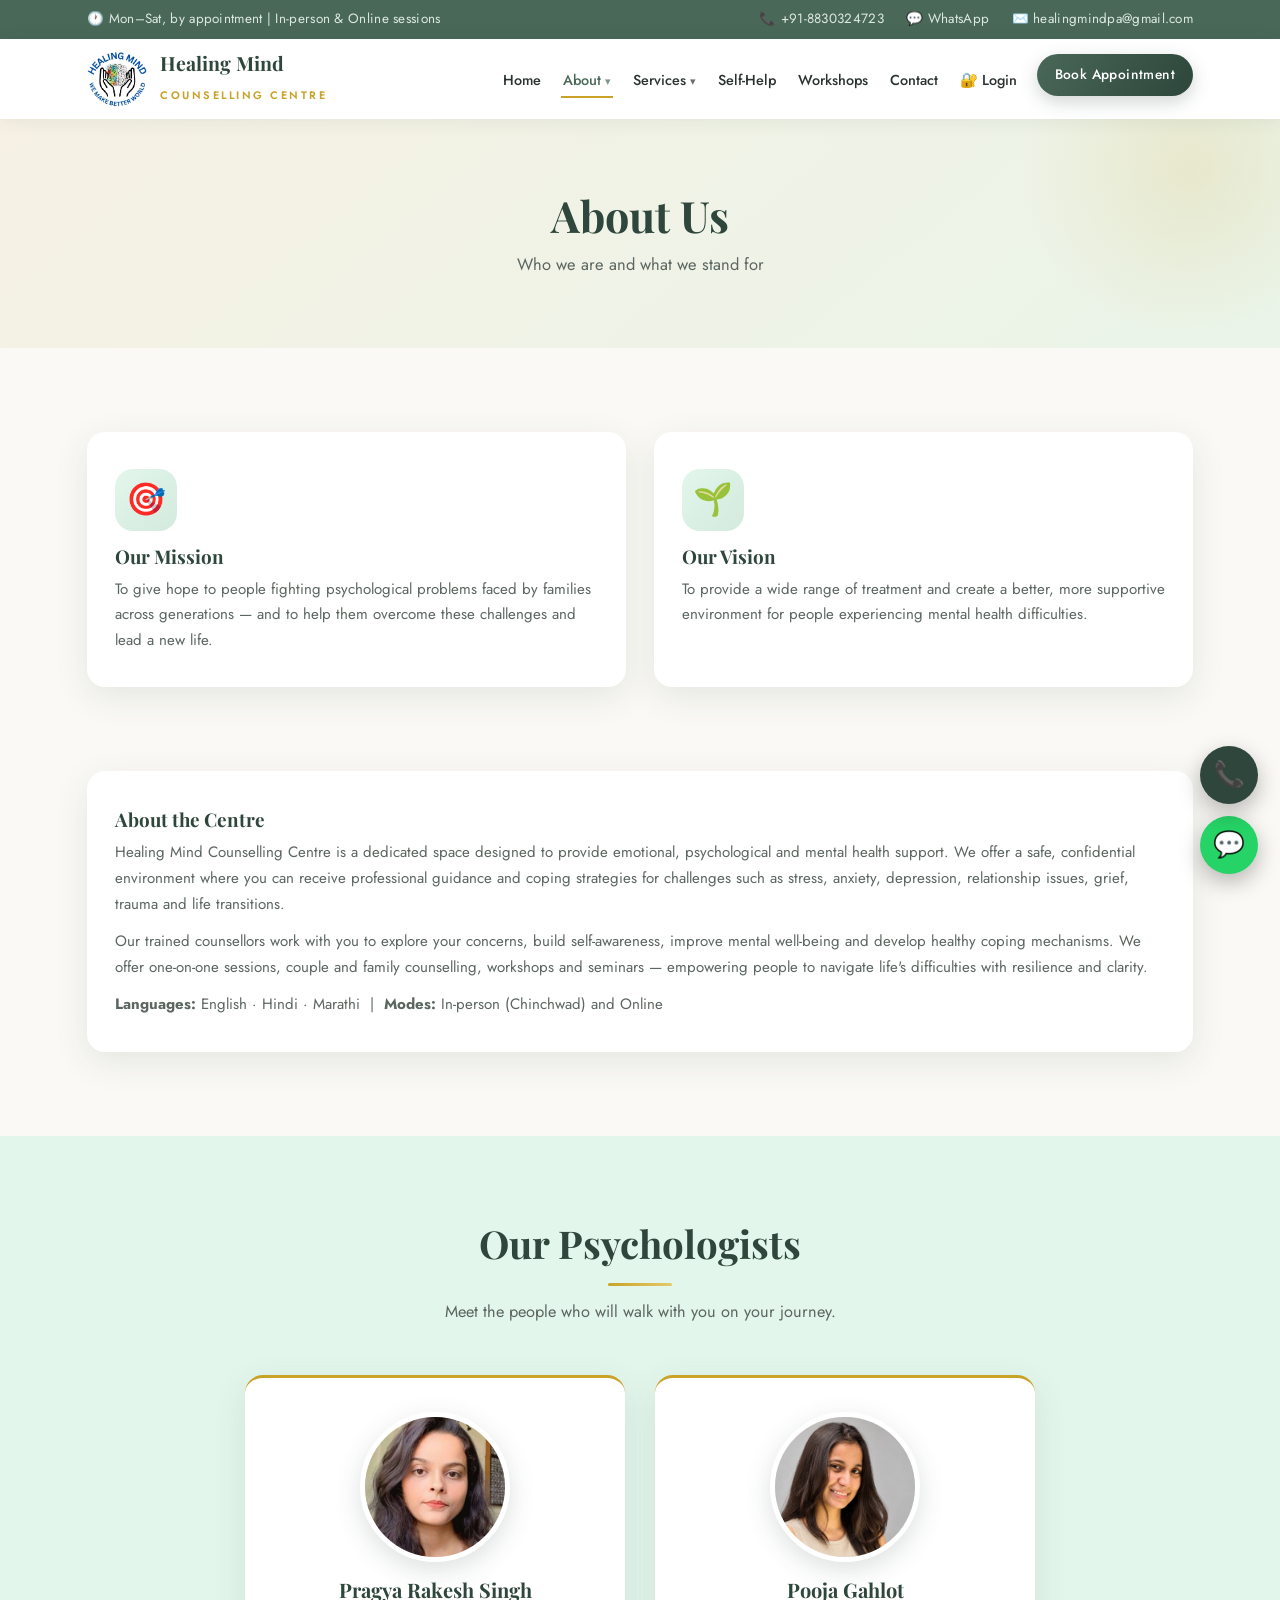
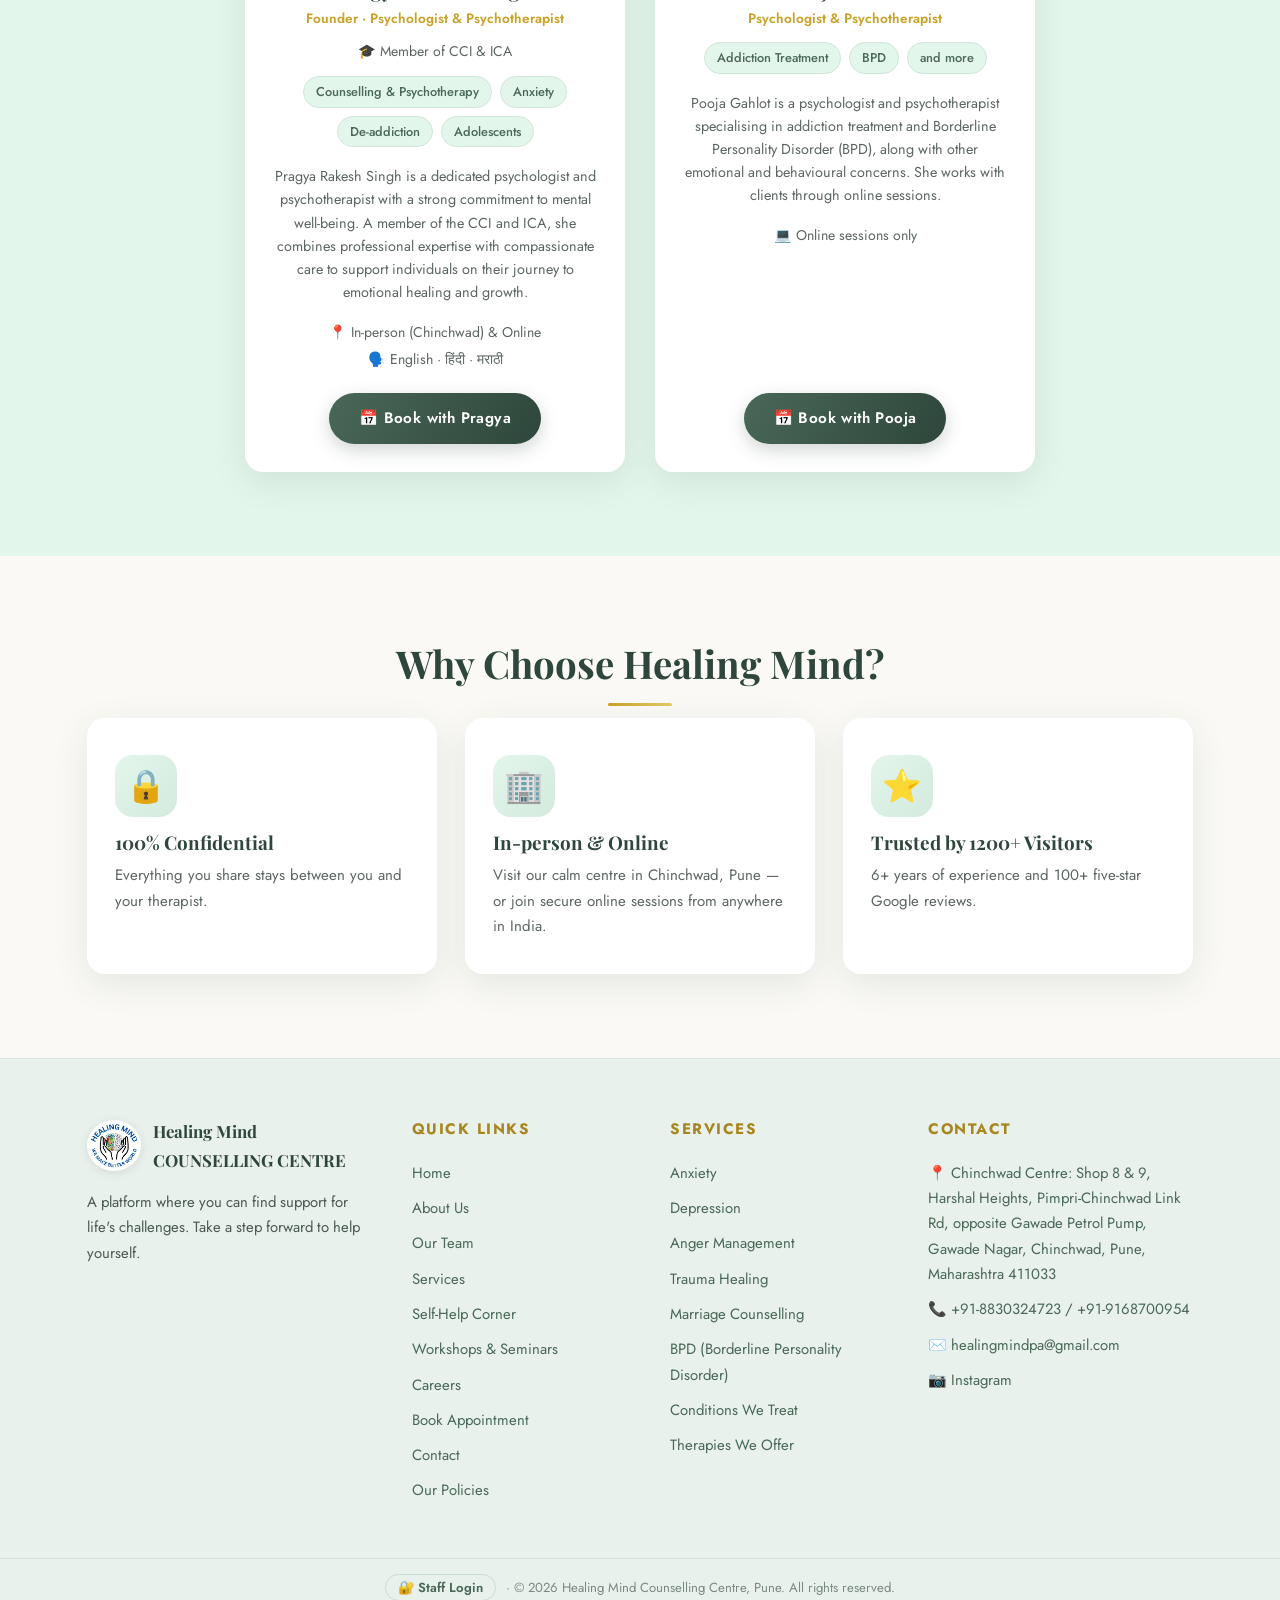
==== about.html @ d1d9ab77 "Add files via upload" ====
<!DOCTYPE html>
<html lang="en">
<head>
<meta charset="UTF-8">
<meta name="viewport" content="width=device-width, initial-scale=1.0">
<title>About Us | Healing Mind Counselling Centre, Pune</title>
<meta name="description" content="About Healing Mind Counselling Centre — mission, vision and psychologist Pragya Rakesh Singh.">
<meta property="og:type" content="website">
<meta property="og:site_name" content="Healing Mind Counselling Centre">
<meta property="og:title" content="About Us | Healing Mind Counselling Centre, Pune">
<meta property="og:description" content="About Healing Mind Counselling Centre — mission, vision and psychologist Pragya Rakesh Singh.">
<meta property="og:image" content="https://www.healingmindcounselling.com/images/logo.png">
<meta property="og:url" content="https://www.healingmindcounselling.com/about.html">
<meta name="twitter:card" content="summary">
<meta name="theme-color" content="#2e463b">
<link rel="icon" href="images/logo.png">
<link rel="preconnect" href="https://fonts.googleapis.com">
<link href="https://fonts.googleapis.com/css2?family=Playfair+Display:ital,wght@0,600;0,700;1,600&family=Jost:wght@400;500;600&display=swap" rel="stylesheet">
<link rel="stylesheet" href="css/style.css">
<!-- ======================================================
     ALL TEXT IS EDITED IN THE  content/  FOLDER
     ALL IMAGES ARE REPLACED IN THE  images/  FOLDER
     You normally never need to touch this file.
     ====================================================== -->
<script src="content/1-basic-info.js"></script>
<script src="content/2-addresses.js"></script>
<script src="content/3-home.js"></script>
<script src="content/4-about.js"></script>
<script src="content/5-services.js"></script>
<script src="content/6-testimonials.js"></script>
<script src="content/7-faq.js"></script>
<script src="content/8-careers.js"></script>
<script src="content/9-workshops.js"></script>
<script src="content/10-policy.js"></script>
<script src="content/11-gallery.js"></script>
<script src="content/12-team.js"></script>
<script src="content/13-selfhelp.js"></script>
<script src="content/14-conditions-therapies.js"></script>
</head>
<body data-page="about">
<div id="topbar"></div>
<header class="site-header" id="header"></header>
<main id="main"></main>
<footer id="footer"></footer>
<div id="floats"></div>
<script src="js/render.js"></script>
</body>
</html>
---- css/style.css ----
/* ============================================================
   Healing Mind Counselling Centre — Premium wellness aesthetic
   Deep forest #2E463B | brand green #496858 | sage #688876
   mint #E3F6EB | cream #F7F4EC | gold #C9A227
   Headings: Playfair Display (serif) · Body: Jost
   ============================================================ */
:root {
  --forest: #2e463b;
  --green-dark: #496858;
  --green: #688876;
  --green-soft: #8aa797;
  --mint: #E3F6EB;
  --cream: #F7F4EC;
  --bg: #FAF9F5;
  --white: #ffffff;
  --text: #2b332f;
  --text-soft: #5c6660;
  --gold: #C9A227;
  --gold-soft: #e4c96a;
  --radius: 18px;
  --shadow: 0 10px 34px rgba(46, 70, 59, .10);
  --shadow-lg: 0 18px 50px rgba(46, 70, 59, .16);
  --serif: 'Playfair Display', Georgia, serif;
  --sans: 'Jost', 'Poppins', 'Segoe UI', sans-serif;
}
* { margin: 0; padding: 0; box-sizing: border-box; }
html { scroll-behavior: smooth; }
body { font-family: var(--sans); color: var(--text); background: var(--bg); line-height: 1.7; font-size: 16.5px; }
img { max-width: 100%; display: block; }
a { color: var(--green-dark); text-decoration: none; transition: color .2s; }
.container { max-width: 1150px; margin: 0 auto; padding: 0 22px; }
section { padding: 84px 0; }
h1, h2, h3 { font-family: var(--serif); font-weight: 700; color: var(--forest); line-height: 1.22; }
h2.section-title { font-size: 2.4rem; text-align: center; margin-bottom: 12px; position: relative; }
h2.section-title::after { content: ""; display: block; width: 64px; height: 3px; background: linear-gradient(90deg, var(--gold), var(--gold-soft)); margin: 16px auto 0; border-radius: 2px; }
p.section-sub { text-align: center; color: var(--text-soft); max-width: 620px; margin: 0 auto 50px; font-size: 1.02rem; }

/* ---------- Top bar ---------- */
.topbar { background: var(--forest); color: #dce8e1; font-size: .84rem; padding: 8px 0; letter-spacing: .3px; }
.topbar .container { display: flex; justify-content: space-between; flex-wrap: wrap; gap: 6px; }
.topbar a { color: #dce8e1; margin-left: 18px; }
.topbar a:hover { color: var(--gold-soft); }

/* ---------- Header / nav ---------- */
header.site-header { background: rgba(255,255,255,.97); backdrop-filter: blur(8px); position: sticky; top: 0; z-index: 100; box-shadow: 0 2px 18px rgba(46,70,59,.08); }
.nav-wrap { display: flex; align-items: center; justify-content: space-between; padding: 12px 22px; max-width: 1150px; margin: 0 auto; }
.brand { display: flex; align-items: center; gap: 13px; }
.brand img { width: 60px; height: auto; }
.brand .brand-name { font-family: var(--serif); font-weight: 700; color: var(--forest); font-size: 1.22rem; line-height: 1.15; }
.brand .brand-tag { font-size: .68rem; color: var(--gold); letter-spacing: 2.5px; font-weight: 600; }
nav.main-nav ul { display: flex; gap: 30px; list-style: none; align-items: center; }
nav.main-nav a { font-weight: 500; font-size: .98rem; padding: 6px 2px; position: relative; color: var(--text); }
nav.main-nav a:not(.btn)::after { content: ""; position: absolute; left: 0; bottom: -2px; width: 0; height: 2px; background: var(--gold); transition: width .25s; }
nav.main-nav a:not(.btn):hover::after, nav.main-nav a.active::after { width: 100%; }
nav.main-nav a:hover, nav.main-nav a.active { color: var(--green-dark); }

.btn { display: inline-block; background: linear-gradient(120deg, var(--green-dark), var(--forest)); color: #fff !important; padding: 13px 30px; border-radius: 40px; font-weight: 600; font-size: .95rem; letter-spacing: .4px; border: none; cursor: pointer; transition: .28s; box-shadow: 0 6px 18px rgba(46,70,59,.22); }
.btn:hover { transform: translateY(-3px); box-shadow: 0 12px 28px rgba(46,70,59,.3); background: linear-gradient(120deg, var(--forest), var(--green-dark)); }
.btn.btn-outline { background: transparent; color: var(--forest) !important; border: 2px solid var(--green-dark); box-shadow: none; }
.btn.btn-outline:hover { background: var(--forest); color: #fff !important; }
.btn.btn-wa { background: linear-gradient(120deg, #25D366, #1ebe5b); }
.btn.btn-wa:hover { background: linear-gradient(120deg, #1ebe5b, #17a84f); }
.btn.btn-gold { background: linear-gradient(120deg, var(--gold), #b08d1c); }
.nav-toggle { display: none; background: none; border: none; font-size: 1.7rem; color: var(--forest); cursor: pointer; }

/* ---------- Hero ---------- */
.hero { position: relative; overflow: hidden; text-align: center; padding: 120px 20px 110px;
  background: linear-gradient(140deg, #f6f1e4 0%, var(--mint) 48%, #d7ebe0 100%); }
.hero::before, .hero::after { content: ""; position: absolute; border-radius: 50%; filter: blur(2px); opacity: .5; }
.hero::before { width: 420px; height: 420px; background: radial-gradient(circle, rgba(201,162,39,.18), transparent 70%); top: -120px; right: -100px; }
.hero::after { width: 480px; height: 480px; background: radial-gradient(circle, rgba(73,104,88,.16), transparent 70%); bottom: -160px; left: -120px; }
.hero > * { position: relative; z-index: 1; }
.hero .tagline { color: var(--gold); font-size: .95rem; letter-spacing: 5px; text-transform: uppercase; font-weight: 600; margin-bottom: 20px; }
.hero h1 { font-size: 3.6rem; margin-bottom: 20px; color: var(--forest); }
.hero h1 em { font-style: italic; color: var(--green-dark); }
.hero p.lead { max-width: 640px; margin: 0 auto 36px; color: var(--text-soft); font-size: 1.12rem; }
.hero .hero-btns { display: flex; gap: 15px; justify-content: center; flex-wrap: wrap; }
.hero .trust-line { margin-top: 34px; font-size: .9rem; color: var(--green-dark); letter-spacing: .5px; }
.hero .trust-line span { margin: 0 12px; }

/* ---------- Cards / grids ---------- */
.grid { display: grid; gap: 28px; }
.grid-3 { grid-template-columns: repeat(3, 1fr); }
.grid-2 { grid-template-columns: repeat(2, 1fr); }
.grid-4 { grid-template-columns: repeat(4, 1fr); }
.card { background: var(--white); border-radius: var(--radius); padding: 34px 28px; box-shadow: var(--shadow); transition: .3s; border-top: 3px solid transparent; }
.card:hover { transform: translateY(-7px); box-shadow: var(--shadow-lg); border-top-color: var(--gold); }
.card .icon { font-size: 2rem; margin-bottom: 14px; width: 62px; height: 62px; display: flex; align-items: center; justify-content: center; background: linear-gradient(135deg, var(--mint), #d3eadd); border-radius: 18px; }
.card h3 { font-size: 1.18rem; margin-bottom: 9px; }
.card p { color: var(--text-soft); font-size: .94rem; }
.card .card-link { display: inline-block; margin-top: 15px; font-weight: 600; font-size: .9rem; color: var(--gold); letter-spacing: .3px; }
.card .card-link:hover { color: var(--forest); }

/* ---------- Stats ---------- */
.stats { background: linear-gradient(120deg, var(--forest), var(--green-dark)); color: #fff; padding: 64px 0; }
.stats .grid-4 { text-align: center; }
.stats .num { font-family: var(--serif); font-size: 3rem; font-weight: 700; color: var(--gold-soft); }
.stats .label { font-size: .82rem; letter-spacing: 2px; text-transform: uppercase; opacity: .85; }

/* ---------- Steps ---------- */
.step { text-align: center; padding: 10px; }
.step .circle { width: 66px; height: 66px; border-radius: 50%; background: var(--white); color: var(--gold); font-family: var(--serif); font-weight: 700; font-size: 1.5rem; display: flex; align-items: center; justify-content: center; margin: 0 auto 16px; border: 2px solid var(--gold-soft); box-shadow: var(--shadow); }
.step h3 { font-size: 1.15rem; margin-bottom: 6px; }
.step p { color: var(--text-soft); font-size: .92rem; }

/* ---------- Profile ---------- */
.profile-box { display: flex; gap: 40px; align-items: center; background: var(--white); border-radius: var(--radius); padding: 48px; box-shadow: var(--shadow-lg); border-left: 4px solid var(--gold); }
.profile-box .avatar { flex: 0 0 180px; width: 180px; height: 180px; border-radius: 50%; background: linear-gradient(135deg, var(--mint), #d3eadd); display: flex; align-items: center; justify-content: center; font-size: 4.2rem; border: 5px solid #fff; box-shadow: var(--shadow); overflow: hidden; }
.profile-box h3 { font-size: 1.7rem; }
.profile-box .cred { color: var(--gold); font-weight: 600; margin-bottom: 12px; font-size: .92rem; letter-spacing: 1px; text-transform: uppercase; }

/* ---------- Testimonials ---------- */
.testimonial { background: var(--white); border-radius: var(--radius); padding: 30px 28px; box-shadow: var(--shadow); font-size: .96rem; position: relative; }
.testimonial::before { content: "“"; font-family: var(--serif); position: absolute; top: 6px; right: 20px; font-size: 4.2rem; color: var(--mint); line-height: 1; }
.testimonial .stars { color: var(--gold); margin-bottom: 10px; letter-spacing: 3px; }
.testimonial .who { margin-top: 14px; font-weight: 600; color: var(--green-dark); font-size: .87rem; }

/* ---------- FAQ ---------- */
.faq-item { background: var(--white); border-radius: 14px; margin-bottom: 13px; box-shadow: var(--shadow); overflow: hidden; }
.faq-item summary { padding: 19px 24px; font-weight: 600; cursor: pointer; color: var(--forest); list-style: none; display: flex; justify-content: space-between; align-items: center; font-size: .98rem; }
.faq-item summary::after { content: "+"; font-family: var(--serif); font-size: 1.5rem; color: var(--gold); }
.faq-item[open] summary::after { content: "–"; }
.faq-item .faq-body { padding: 0 24px 20px; color: var(--text-soft); font-size: .94rem; }

/* ---------- Forms ---------- */
.form-card { background: var(--white); border-radius: var(--radius); padding: 44px; box-shadow: var(--shadow-lg); max-width: 740px; margin: 0 auto; border-top: 4px solid var(--gold); }
.form-row { display: grid; grid-template-columns: 1fr 1fr; gap: 18px; }
.form-group { margin-bottom: 19px; }
label { display: block; font-weight: 600; font-size: .86rem; margin-bottom: 7px; color: var(--forest); letter-spacing: .3px; }
label .req { color: #b4452f; }
input, select, textarea { width: 100%; padding: 13px 15px; border: 1.5px solid #dde4df; border-radius: 12px; font-family: var(--sans); font-size: .96rem; background: #fcfdfc; transition: .2s; }
input:focus, select:focus, textarea:focus { outline: none; border-color: var(--gold); box-shadow: 0 0 0 3px rgba(201,162,39,.14); }
.form-note { font-size: .83rem; color: var(--text-soft); margin-top: 15px; }

/* ---------- Branches / contact ---------- */
.branch-card h3 { display: flex; align-items: center; gap: 8px; font-size: 1.3rem; }
.branch-card p { margin-bottom: 10px; color: var(--text-soft); }
.branch-card iframe { width: 100%; height: 235px; border: 0; border-radius: 12px; margin-top: 14px; }
.contact-line { display: flex; gap: 10px; align-items: flex-start; margin-bottom: 8px; font-size: .96rem; }

/* ---------- CTA band ---------- */
.cta-band { background: linear-gradient(120deg, var(--forest) 0%, var(--green-dark) 70%, #597c6a 100%); color: #fff; text-align: center; border-radius: 24px; padding: 60px 36px; position: relative; overflow: hidden; }
.cta-band::before { content: ""; position: absolute; width: 300px; height: 300px; border-radius: 50%; background: radial-gradient(circle, rgba(201,162,39,.25), transparent 70%); top: -100px; right: -60px; }
.cta-band h2 { color: #fff; margin-bottom: 10px; font-size: 2.1rem; position: relative; }
.cta-band p { opacity: .92; margin-bottom: 26px; position: relative; }
.cta-band .btn { position: relative; }

/* ---------- Footer ---------- */
footer { background: #24332c; color: #c3d2ca; padding: 58px 0 0; font-size: .93rem; }
footer h4 { color: var(--gold-soft); margin-bottom: 18px; font-size: .95rem; letter-spacing: 1.5px; text-transform: uppercase; font-family: var(--sans); }
footer a { color: #c3d2ca; }
footer a:hover { color: #fff; }
footer ul { list-style: none; }
footer li { margin-bottom: 10px; }
.footer-grid { display: grid; grid-template-columns: 1.3fr 1fr 1fr 1.2fr; gap: 38px; padding-bottom: 44px; }
.footer-bottom { border-top: 1px solid rgba(255,255,255,.1); padding: 18px 0; text-align: center; font-size: .82rem; color: #8fa89b; }
.footer-logo { display: flex; align-items: center; gap: 12px; margin-bottom: 16px; }
.footer-logo img { width: 54px; background: #fff; border-radius: 50%; padding: 3px; }
.footer-logo strong { font-family: var(--serif); font-size: 1.05rem; }

/* ---------- Floating buttons ---------- */
.float-btn { position: fixed; right: 22px; width: 58px; height: 58px; border-radius: 50%; display: flex; align-items: center; justify-content: center; font-size: 1.6rem; color: #fff; box-shadow: 0 8px 22px rgba(0,0,0,.28); z-index: 200; transition: .22s; }
.float-btn:hover { transform: scale(1.12); }
.float-wa { bottom: 26px; background: #25D366; }
.float-call { bottom: 96px; background: var(--forest); }

/* ---------- Page hero (inner pages) ---------- */
.page-hero { background: linear-gradient(140deg, #f6f1e4, var(--mint) 60%, #d7ebe0); text-align: center; padding: 70px 20px; position: relative; overflow: hidden; }
.page-hero::after { content: ""; position: absolute; width: 340px; height: 340px; border-radius: 50%; background: radial-gradient(circle, rgba(201,162,39,.14), transparent 70%); top: -120px; right: -80px; }
.page-hero h1 { font-size: 2.7rem; position: relative; }
.page-hero p { color: var(--text-soft); margin-top: 8px; position: relative; }

/* ---------- Alternate section background ---------- */
section.alt { background: var(--cream); }

/* ---------- Responsive ---------- */
@media (max-width: 900px) {
  .grid-3, .grid-4 { grid-template-columns: repeat(2, 1fr); }
  .footer-grid { grid-template-columns: 1fr 1fr; }
  .profile-box { flex-direction: column; text-align: center; border-left: none; border-top: 4px solid var(--gold); }
  .hero h1 { font-size: 2.8rem; }
}
@media (max-width: 640px) {
  .hero { padding: 80px 18px 70px; }
  .hero h1 { font-size: 2.2rem; }
  h2.section-title { font-size: 1.8rem; }
  .grid-2, .grid-3, .grid-4, .form-row { grid-template-columns: 1fr; }
  nav.main-nav { display: none; position: absolute; top: 100%; left: 0; right: 0; background: var(--white); box-shadow: 0 10px 20px rgba(0,0,0,.1); }
  nav.main-nav.open { display: block; }
  nav.main-nav ul { flex-direction: column; gap: 0; padding: 10px 0; }
  nav.main-nav li { width: 100%; text-align: center; }
  nav.main-nav a { display: block; padding: 13px; }
  .nav-toggle { display: block; }
  .topbar .container { justify-content: center; }
  .footer-grid { grid-template-columns: 1fr; }
  .form-card { padding: 30px 22px; }
}

/* ============================================================
   MOTION & LIVE BACKGROUND
   ============================================================ */

/* ----- Animated hero background ----- */
.hero { background: linear-gradient(140deg, #f6f1e4, #e3f6eb, #d7ebe0, #ecf3e2); background-size: 300% 300%; animation: heroShift 18s ease-in-out infinite; }
@keyframes heroShift { 0%,100% { background-position: 0% 50%; } 50% { background-position: 100% 50%; } }

/* floating glowing orbs */
.orb { position: absolute; border-radius: 50%; filter: blur(30px); opacity: .55; pointer-events: none; }
.orb1 { width: 380px; height: 380px; background: radial-gradient(circle, rgba(201,162,39,.30), transparent 70%); top: -90px; right: -70px; animation: drift1 16s ease-in-out infinite; }
.orb2 { width: 460px; height: 460px; background: radial-gradient(circle, rgba(73,104,88,.28), transparent 70%); bottom: -140px; left: -110px; animation: drift2 20s ease-in-out infinite; }
.orb3 { width: 260px; height: 260px; background: radial-gradient(circle, rgba(138,167,151,.35), transparent 70%); top: 32%; left: 12%; animation: drift3 23s ease-in-out infinite; }
@keyframes drift1 { 0%,100% { transform: translate(0,0) scale(1); } 50% { transform: translate(-50px,45px) scale(1.15); } }
@keyframes drift2 { 0%,100% { transform: translate(0,0) scale(1); } 50% { transform: translate(60px,-40px) scale(1.1); } }
@keyframes drift3 { 0%,100% { transform: translate(0,0); } 33% { transform: translate(45px,-35px); } 66% { transform: translate(-30px,25px); } }

/* calm breathing rings behind heading */
.zen-ring { position: absolute; left: 50%; top: 46%; border: 1.5px solid rgba(73,104,88,.18); border-radius: 50%; pointer-events: none; animation: breathe 7s ease-in-out infinite; }
.zen-ring.r1 { width: 420px; height: 420px; margin: -210px 0 0 -210px; }
.zen-ring.r2 { width: 560px; height: 560px; margin: -280px 0 0 -280px; animation-delay: 1.2s; border-color: rgba(201,162,39,.14); }
.zen-ring.r3 { width: 700px; height: 700px; margin: -350px 0 0 -350px; animation-delay: 2.4s; border-color: rgba(73,104,88,.10); }
@keyframes breathe { 0%,100% { transform: scale(.96); opacity: .5; } 50% { transform: scale(1.04); opacity: 1; } }

/* floating particles (little leaves of light) */
.particle { position: absolute; bottom: -30px; border-radius: 50%; pointer-events: none; background: radial-gradient(circle, rgba(201,162,39,.8), rgba(201,162,39,0) 70%); animation: rise linear infinite; }
.particle.green { background: radial-gradient(circle, rgba(104,136,118,.75), rgba(104,136,118,0) 70%); }
@keyframes rise {
  0%   { transform: translateY(0) translateX(0) scale(1); opacity: 0; }
  12%  { opacity: .9; }
  85%  { opacity: .45; }
  100% { transform: translateY(-105vh) translateX(var(--sway, 30px)) scale(.55); opacity: 0; }
}

/* ----- Hero entrance (staggered fade-up) ----- */
.hero .tagline, .hero h1, .hero .lead, .hero .hero-btns, .hero .trust-line { opacity: 0; animation: fadeUp .9s cubic-bezier(.22,.8,.3,1) forwards; }
.hero .tagline   { animation-delay: .15s; }
.hero h1         { animation-delay: .32s; }
.hero .lead      { animation-delay: .5s; }
.hero .hero-btns { animation-delay: .68s; }
.hero .trust-line{ animation-delay: .88s; }
@keyframes fadeUp { from { opacity: 0; transform: translateY(26px); } to { opacity: 1; transform: translateY(0); } }

/* ----- Scroll-reveal for sections & cards ----- */
.reveal { opacity: 0; transform: translateY(32px); transition: opacity .8s cubic-bezier(.22,.8,.3,1), transform .8s cubic-bezier(.22,.8,.3,1); }
.reveal.visible { opacity: 1; transform: translateY(0); }
.reveal.d1 { transition-delay: .08s; } .reveal.d2 { transition-delay: .16s; }
.reveal.d3 { transition-delay: .24s; } .reveal.d4 { transition-delay: .32s; }
.reveal.d5 { transition-delay: .40s; } .reveal.d6 { transition-delay: .48s; }

/* button shine sweep */
.btn { position: relative; overflow: hidden; }
.btn::after { content: ""; position: absolute; top: 0; left: -80%; width: 50%; height: 100%; background: linear-gradient(100deg, transparent, rgba(255,255,255,.35), transparent); transform: skewX(-20deg); transition: left .6s; }
.btn:hover::after { left: 130%; }

/* gentle float of profile photo & icons */
.profile-box .avatar { animation: floaty 6s ease-in-out infinite; }
.card .icon { transition: transform .35s; }
.card:hover .icon { transform: scale(1.12) rotate(-4deg); }
@keyframes floaty { 0%,100% { transform: translateY(0); } 50% { transform: translateY(-9px); } }

/* page-hero also gets soft motion */
.page-hero { background-size: 260% 260%; animation: heroShift 20s ease-in-out infinite; }

/* accessibility: stop motion if user prefers */
@media (prefers-reduced-motion: reduce) {
  *, *::before, *::after { animation: none !important; transition: none !important; }
  .hero .tagline, .hero h1, .hero .lead, .hero .hero-btns, .hero .trust-line, .reveal { opacity: 1 !important; transform: none !important; }
}
@media (max-width: 640px) {
  .zen-ring.r2, .zen-ring.r3 { display: none; }
}

/* ============================================================
   PEACE OF MIND — calm waves, drifting words, breathing lotus
   ============================================================ */

/* water-like flowing waves canvas inside hero */
#waves { position: absolute; inset: 0; width: 100%; height: 100%; pointer-events: none; }

/* softly drifting calm words */
.calm-word { position: absolute; font-family: var(--serif); font-style: italic; color: var(--green-dark); opacity: 0; pointer-events: none; animation: wordFloat linear infinite; white-space: nowrap; }
@keyframes wordFloat {
  0%   { opacity: 0; transform: translateY(30px); }
  18%  { opacity: .32; }
  70%  { opacity: .22; }
  100% { opacity: 0; transform: translateY(-160px); }
}

/* ---------- Breathing section (dark calm band) ---------- */
.breath-section { background: linear-gradient(165deg, #22302a 0%, #2e463b 55%, #3a5848 100%); color: #e9f2ec; position: relative; overflow: hidden; padding: 90px 0 100px; }
.breath-section h2 { color: #fff; }
.breath-section h2.section-title::after { background: linear-gradient(90deg, var(--gold), var(--gold-soft)); }
.breath-section .section-sub { color: #b9ccc1; }

/* twinkling fireflies on the dark band */
.firefly { position: absolute; border-radius: 50%; background: radial-gradient(circle, rgba(228,201,106,.9), rgba(228,201,106,0) 70%); pointer-events: none; animation: twinkle ease-in-out infinite; }
@keyframes twinkle { 0%,100% { opacity: .1; transform: scale(.7); } 50% { opacity: .9; transform: scale(1.15); } }

/* lotus + breathing circle — one shared 11s cycle:
   0–4s breathe in · 4–6s hold · 6–10s breathe out · 10–11s rest */
.breath-wrap { position: relative; width: 300px; height: 300px; margin: 44px auto 0; }
.petal { position: absolute; left: 50%; top: 50%; width: 120px; height: 150px; margin: -75px 0 0 -60px; border-radius: 50% 50% 50% 50% / 60% 60% 40% 40%;
  background: linear-gradient(180deg, rgba(227,246,235,.16), rgba(138,167,151,.10)); border: 1px solid rgba(227,246,235,.22);
  transform-origin: 50% 100%; animation: petalCycle 11s ease-in-out infinite; }
@keyframes petalCycle {
  0%   { transform: rotate(var(--rot)) translateY(-26px) scale(.72); opacity: .35; }
  36%  { transform: rotate(var(--rot)) translateY(-64px) scale(1);   opacity: .95; }
  54%  { transform: rotate(var(--rot)) translateY(-64px) scale(1);   opacity: .95; }
  90%  { transform: rotate(var(--rot)) translateY(-26px) scale(.72); opacity: .35; }
  100% { transform: rotate(var(--rot)) translateY(-26px) scale(.72); opacity: .35; }
}
.breath-circle { position: absolute; left: 50%; top: 50%; width: 170px; height: 170px; margin: -85px 0 0 -85px; border-radius: 50%;
  background: radial-gradient(circle at 35% 30%, rgba(228,201,106,.55), rgba(104,136,118,.55) 60%, rgba(73,104,88,.65));
  display: flex; align-items: center; justify-content: center; text-align: center;
  box-shadow: 0 0 60px rgba(228,201,106,.35), inset 0 0 40px rgba(255,255,255,.14);
  animation: breathCycle 11s ease-in-out infinite; }
@keyframes breathCycle {
  0%   { transform: scale(1);    box-shadow: 0 0 40px rgba(228,201,106,.25), inset 0 0 30px rgba(255,255,255,.1); }
  36%  { transform: scale(1.32); box-shadow: 0 0 95px rgba(228,201,106,.5),  inset 0 0 55px rgba(255,255,255,.2); }
  54%  { transform: scale(1.32); box-shadow: 0 0 95px rgba(228,201,106,.5),  inset 0 0 55px rgba(255,255,255,.2); }
  90%  { transform: scale(1);    box-shadow: 0 0 40px rgba(228,201,106,.25), inset 0 0 30px rgba(255,255,255,.1); }
  100% { transform: scale(1);    box-shadow: 0 0 40px rgba(228,201,106,.25), inset 0 0 30px rgba(255,255,255,.1); }
}
#breath-text { font-family: var(--serif); font-size: 1.15rem; color: #fff; text-shadow: 0 1px 8px rgba(0,0,0,.3); padding: 0 14px; transition: opacity .5s; }
.breath-hint { margin-top: 46px; font-size: .9rem; color: #9fb8ab; letter-spacing: .5px; }

@media (max-width: 640px) {
  .breath-wrap { width: 250px; height: 250px; transform: scale(.92); }
}
@media (prefers-reduced-motion: reduce) {
  .petal, .breath-circle, .calm-word, .firefly { animation: none !important; }
}

/* ============================================================
   PHOTOS (from the images folder)
   ============================================================ */

/* card top photo — services, workshops, branches */
.card .card-img { display: block; width: calc(100% + 56px); max-width: none; height: 190px; object-fit: cover; margin: -34px -28px 20px; border-radius: var(--radius) var(--radius) 0 0; transition: transform .5s; }
.card { overflow: hidden; }
.card:hover .card-img { transform: scale(1.04); }
.card.has-photo > .icon { display: none; }      /* photo replaces the emoji icon */
.branch-card .card-img { height: 210px; }

/* faint photo behind the hero */
.hero .hero-photo { position: absolute; inset: 0; width: 100%; height: 100%; max-width: none; object-fit: cover; opacity: .16; z-index: 0; mix-blend-mode: multiply; pointer-events: none; }

/* about: photo beside text */
.about-split { display: grid; grid-template-columns: 1fr; gap: 34px; align-items: center; }
.about-split.has-photo { grid-template-columns: 0.9fr 1.1fr; }
.about-split .about-photo { width: 100%; height: 100%; min-height: 320px; object-fit: cover; border-radius: 14px; box-shadow: var(--shadow); }
/* photo wrapper removes itself if about-centre.jpg is missing (see render.js) */

/* gallery */
.gallery-grid { columns: 3 280px; column-gap: 22px; }
.gallery-item { break-inside: avoid; margin: 0 0 22px; position: relative; border-radius: 16px; overflow: hidden; cursor: zoom-in; box-shadow: var(--shadow); background: var(--white); }
.gallery-item img { width: 100%; display: block; transition: transform .6s ease; }
.gallery-item:hover img { transform: scale(1.06); }
.gallery-item figcaption { position: absolute; left: 0; right: 0; bottom: 0; padding: 36px 16px 14px; color: #fff; font-size: .9rem; font-weight: 500;
  background: linear-gradient(transparent, rgba(34,48,42,.82)); opacity: 0; transform: translateY(10px); transition: .35s; }
.gallery-item:hover figcaption { opacity: 1; transform: translateY(0); }

/* lightbox */
.lightbox { position: fixed; inset: 0; z-index: 500; background: rgba(20,30,25,.94); display: none; align-items: center; justify-content: center; flex-direction: column; padding: 30px; }
.lightbox.open { display: flex; animation: lbIn .3s ease; }
@keyframes lbIn { from { opacity: 0; } to { opacity: 1; } }
.lightbox img { max-width: 90vw; max-height: 78vh; border-radius: 12px; box-shadow: 0 20px 60px rgba(0,0,0,.5); }
.lb-cap { color: #e9f2ec; margin-top: 16px; font-family: var(--serif); font-size: 1.1rem; }
.lb-btn { position: absolute; background: rgba(255,255,255,.1); color: #fff; border: 1px solid rgba(255,255,255,.25); border-radius: 50%; width: 50px; height: 50px; font-size: 1.6rem; cursor: pointer; transition: .2s; }
.lb-btn:hover { background: var(--gold); border-color: var(--gold); }
.lb-close { top: 22px; right: 22px; font-size: 1.1rem; }
.lb-prev { left: 22px; top: 50%; margin-top: -25px; }
.lb-next { right: 22px; top: 50%; margin-top: -25px; }

/* nav has 8 links now — tighten, and switch to the mobile menu earlier */
nav.main-nav ul { gap: 22px; }
nav.main-nav a { font-size: .93rem; }
@media (max-width: 1080px) {
  nav.main-nav { display: none; position: absolute; top: 100%; left: 0; right: 0; background: var(--white); box-shadow: 0 10px 20px rgba(0,0,0,.1); }
  nav.main-nav.open { display: block; }
  nav.main-nav ul { flex-direction: column; gap: 0; padding: 10px 0; }
  nav.main-nav li { width: 100%; text-align: center; }
  nav.main-nav a { display: block; padding: 13px; }
  nav.main-nav a:not(.btn)::after { display: none; }
  .nav-toggle { display: block; }
}
@media (max-width: 760px) {
  .about-split.has-photo { grid-template-columns: 1fr; }
  .about-split .about-photo { min-height: 220px; }
}

/* ============================================================
   LAYOUT REVIEW FIXES  (Nov 2026)
   ============================================================ */

/* ---------- Split hero: text left, psychologist right ---------- */
.hero { text-align: left; padding: 88px 0 118px; }
.hero-inner { position: relative; z-index: 1; max-width: 1150px; margin: 0 auto; padding: 0 22px;
  display: grid; grid-template-columns: 1.15fr .85fr; gap: 56px; align-items: center; }
.hero h1 { font-size: 3.4rem; }
.hero p.lead { margin: 0 0 32px; max-width: 560px; }
.hero .hero-btns { justify-content: flex-start; }
.hero .trust-line { margin-top: 30px; }
.hero .trust-line span { margin: 0 6px; }

.hero-visual { position: relative; display: flex; flex-direction: column; align-items: center; justify-content: center;
  min-height: 440px; opacity: 0; animation: fadeUp 1s cubic-bezier(.22,.8,.3,1) .55s forwards; }
.hero-portrait { position: relative; width: 330px; height: 330px; border-radius: 50%; padding: 9px;
  background: linear-gradient(140deg, var(--gold-soft), var(--mint) 45%, var(--green-soft));
  box-shadow: 0 24px 60px rgba(46,70,59,.22); animation: floaty 7s ease-in-out infinite; }
.hero-portrait::before, .hero-portrait::after { content: ""; position: absolute; border-radius: 50%; pointer-events: none;
  border: 1.5px solid rgba(73,104,88,.22); animation: breathe 7s ease-in-out infinite; }
.hero-portrait::before { inset: -22px; }
.hero-portrait::after  { inset: -46px; border-color: rgba(201,162,39,.18); animation-delay: 1.4s; }
.hero-portrait img { width: 100%; height: 100%; border-radius: 50%; object-fit: cover; border: 6px solid #fff; display: block; }
.hero-badge { position: relative; z-index: 2; margin-top: -30px; background: #fff; padding: 12px 24px; border-radius: 16px;
  text-align: center; box-shadow: var(--shadow-lg); border-top: 3px solid var(--gold); }
.hero-badge strong { display: block; font-family: var(--serif); color: var(--forest); font-size: 1.12rem; }
.hero-badge span { font-size: .74rem; color: var(--gold); font-weight: 600; letter-spacing: .4px; }

/* calm words now float softly around the portrait */
#calm-words { position: absolute; inset: 0; pointer-events: none; }
.hero-visual .calm-word { animation-name: wordFloatSoft; }
@keyframes wordFloatSoft {
  0%   { opacity: 0; transform: translateY(22px); }
  25%  { opacity: .45; }
  75%  { opacity: .3; }
  100% { opacity: 0; transform: translateY(-48px); }
}

/* ---------- Stats: light band (no longer merges with the dark breathing band) ---------- */
.stats { background: var(--cream); color: var(--text); padding: 58px 0; border-top: 1px solid #ece5d3; border-bottom: 1px solid #ece5d3; }
.stats .num { color: var(--green-dark); }
.stats .label { color: var(--text-soft); opacity: 1; }

/* ---------- Psychologist chips ---------- */
.chips { display: flex; flex-wrap: wrap; gap: 8px; margin: 2px 0 14px; }
.chips span { background: var(--mint); color: var(--green-dark); border: 1px solid #cfe6d8; padding: 4px 12px; border-radius: 30px; font-size: .8rem; font-weight: 500; }

/* ---------- Google reviews card (shown until real reviews are added) ---------- */
.review-card { grid-column: 1 / -1; justify-self: center; width: 100%; max-width: 620px; background: #fff; border-radius: var(--radius);
  padding: 36px 30px; text-align: center; box-shadow: var(--shadow-lg); border-top: 4px solid var(--gold); }
.rc-g { width: 54px; height: 54px; margin: 0 auto 10px; border-radius: 50%; display: flex; align-items: center; justify-content: center;
  font: 700 1.6rem/1 Arial, sans-serif; color: #4285F4; border: 1px solid #e6e6e6; background: #fff; }
.rc-stars { color: var(--gold); font-size: 1.9rem; letter-spacing: 5px; }
.rc-num { font-family: var(--serif); font-size: 1.55rem; color: var(--forest); margin: 4px 0 8px; }
.review-card p { color: var(--text-soft); font-size: .95rem; }

/* ---------- Fees note on booking page ---------- */
.fees-note { background: #fbf6e6; border: 1px solid #efe0a8; color: #6b5a1e; padding: 12px 16px; border-radius: 12px; font-size: .92rem; margin-bottom: 24px; }

/* ---------- Nav: roomier booking button ---------- */
nav.main-nav .btn { padding: 10px 22px; white-space: nowrap; font-size: .9rem; }

/* ---------- Floating buttons: only after scrolling past the hero ---------- */
.float-btn { opacity: 0; pointer-events: none; transform: translateY(16px) scale(.9); transition: opacity .3s, transform .3s; }
body.scrolled .float-btn { opacity: 1; pointer-events: auto; transform: none; }
body.scrolled .float-btn:hover { transform: scale(1.1); }

/* ---------- Mobile action bar (replaces floating buttons on phones) ---------- */
.action-bar { display: none; }
.footer-mini-links { display: none; }

@media (max-width: 900px) {
  .hero { text-align: center; padding: 46px 0 96px; }
  .hero-inner { grid-template-columns: 1fr; gap: 26px; }
  .hero-visual { order: -1; min-height: 0; }
  .hero-portrait { width: 150px; height: 150px; padding: 6px; }
  .hero-portrait::before { inset: -12px; } .hero-portrait::after { inset: -24px; }
  .hero-portrait img { border-width: 4px; }
  .hero-badge { margin-top: -16px; padding: 7px 16px; }
  .hero-badge strong { font-size: .95rem; } .hero-badge span { font-size: .66rem; }
  #calm-words { display: none; }
  .hero p.lead { margin: 0 auto 28px; }
  .hero .hero-btns { justify-content: center; }
  .profile-box { text-align: left; padding: 30px 24px; }
  .profile-box .avatar { align-self: center; }
  .profile-box h3, .profile-box .cred { text-align: center; }
  .profile-box .chips { justify-content: center; }
}

@media (max-width: 760px) {
  /* slim top bar: just phone + WhatsApp */
  .topbar { padding: 6px 0; }
  .tb-hours, .tb-mail { display: none; }
  .topbar .container { justify-content: center; }
  .topbar a { margin: 0 12px; }

  /* sticky action bar */
  .float-btn { display: none !important; }
  .action-bar { display: grid; grid-template-columns: 1fr 1fr 1.35fr; gap: 8px; position: fixed; left: 0; right: 0; bottom: 0; z-index: 300;
    background: rgba(255,255,255,.97); backdrop-filter: blur(8px); box-shadow: 0 -4px 22px rgba(0,0,0,.12);
    padding: 8px 10px calc(8px + env(safe-area-inset-bottom)); }
  .action-bar a { display: flex; flex-direction: column; align-items: center; justify-content: center; gap: 1px;
    font-size: .74rem; font-weight: 600; color: var(--forest); padding: 6px; border-radius: 12px; }
  .action-bar span { font-size: 1.15rem; line-height: 1.1; }
  .action-bar .ab-book { flex-direction: row; gap: 6px; font-size: .95rem; color: #fff;
    background: linear-gradient(120deg, var(--green-dark), var(--forest)); box-shadow: 0 4px 14px rgba(46,70,59,.3); }
  body { padding-bottom: 70px; }
}

@media (max-width: 640px) {
  .hero h1 { font-size: 2.15rem; }
  .hero .hero-btns { flex-direction: column; align-items: center; }
  .hero .hero-btns .btn { width: 100%; max-width: 330px; text-align: center; }
  .hero .trust-line { font-size: .82rem; line-height: 1.9; }

  /* 2 × 2 grids for stats and steps */
  .grid.grid-2x2 { grid-template-columns: 1fr 1fr; gap: 26px 14px; }
  .stats .num { font-size: 2.2rem; }
  .stats .label { font-size: .7rem; letter-spacing: 1.2px; }
  .step p { font-size: .85rem; }
  .step .circle { width: 54px; height: 54px; font-size: 1.25rem; }

  /* swipeable rows (home services + reviews) */
  .swipe-row { display: flex; overflow-x: auto; scroll-snap-type: x mandatory; gap: 16px;
    margin: 0 -22px; padding: 6px 22px 22px; scrollbar-width: none; -webkit-overflow-scrolling: touch; }
  .swipe-row::-webkit-scrollbar { display: none; }
  .swipe-row > * { flex: 0 0 84%; scroll-snap-align: center; }
  .swipe-row > .review-card:only-child { flex-basis: 100%; }
  .swipe-row .card .card-img { height: 170px; }

  /* compact footer */
  .ft-col-links { display: none; }
  .footer-mini-links { display: flex; flex-wrap: wrap; justify-content: center; gap: 10px 18px; padding: 0 0 26px; font-size: .9rem; }
  footer { padding-top: 40px; }
  .footer-grid { gap: 26px; padding-bottom: 26px; }
}

/* --- review pass 2 --- */
/* trust line: each item stays on one line */
.hero .trust-line { display: flex; flex-wrap: wrap; gap: 8px 18px; }
.hero .trust-item { white-space: nowrap; }
@media (max-width: 900px) { .hero .trust-line { justify-content: center; gap: 6px 14px; } }

/* desktop: all three hero buttons on one row */
@media (min-width: 901px) {
  .hero .hero-btns { flex-wrap: nowrap; gap: 12px; }
  .hero .hero-btns .btn { padding: 13px 22px; white-space: nowrap; }
}

/* mobile: action bar slides up only after the hero buttons are passed */
@media (max-width: 760px) {
  .action-bar { transform: translateY(110%); transition: transform .35s ease; }
  body.scrolled .action-bar { transform: none; }
  .hero { padding-top: 30px; }
  .hero-portrait { width: 128px; height: 128px; }
}

/* ============================================================
   LIGHT & PEACEFUL PALETTE  (client request, Nov 2026)
   Dark bands → soft mint / cream / dawn tones
   ============================================================ */
:root { --dawn: #f6f1e7; --sage-50: #eef5f0; --sage-100: #e2efe6; --lavender: #eeecf6; }

/* top bar: softer green */
.topbar { background: var(--green-dark); }

/* breathing section: soft dawn instead of dark forest */
.breath-section { background: linear-gradient(165deg, #eef6f0 0%, #e4f1e9 45%, #f3eee1 100%); color: var(--text); }
.breath-section h2 { color: var(--forest); }
.breath-section .section-sub { color: var(--text-soft); }
.breath-section .breath-hint { color: var(--green-dark); }
.petal { background: linear-gradient(180deg, rgba(104,136,118,.16), rgba(201,162,39,.08)); border-color: rgba(73,104,88,.28); }
.breath-circle { background: radial-gradient(circle at 35% 30%, rgba(228,201,106,.75), rgba(138,167,151,.85) 60%, rgba(104,136,118,.9)); }
.firefly { background: radial-gradient(circle, rgba(201,162,39,.75), rgba(201,162,39,0) 70%); }

/* call-to-action bands: light */
.cta-band { background: linear-gradient(120deg, var(--sage-100) 0%, #eaf3ec 50%, var(--dawn) 100%); color: var(--text); border: 1px solid #dbe9df; }
.cta-band h2 { color: var(--forest); }
.cta-band p { color: var(--text-soft); opacity: 1; }
.cta-band::before { background: radial-gradient(circle, rgba(201,162,39,.18), transparent 70%); }

/* footer: light sage */
footer { background: #e9f1ec; color: #4a5a51; border-top: 1px solid #d6e5db; }
footer h4 { color: #a8861f; }
footer a { color: var(--green-dark); }
footer a:hover { color: var(--forest); }
.footer-bottom { border-top-color: #d3e2d8; color: #7a8a81; }
.footer-logo img { box-shadow: 0 2px 10px rgba(46,70,59,.12); }
.footer-logo strong { color: var(--forest) !important; }

/* ---------- Nav dropdown (About ▾) ---------- */
.has-sub { position: relative; }
.has-sub .caret { font-size: .7rem; opacity: .7; }
.main-nav .sub { position: absolute; top: calc(100% + 10px); left: -16px; min-width: 190px; list-style: none; display: block;
  background: #fff; border-radius: 14px; padding: 8px 0; box-shadow: 0 14px 40px rgba(46,70,59,.16); border-top: 3px solid var(--gold);
  opacity: 0; visibility: hidden; transform: translateY(8px); transition: .22s; z-index: 120; }
.main-nav .sub::before { content: ""; position: absolute; top: -14px; left: 0; right: 0; height: 14px; }
.has-sub:hover .sub, .has-sub:focus-within .sub { opacity: 1; visibility: visible; transform: none; }
.main-nav .sub li { width: 100%; }
.main-nav .sub a { display: block; padding: 9px 20px; font-size: .92rem; }
.main-nav .sub a::after { display: none; }
.main-nav .sub a:hover, .main-nav .sub a.current { background: var(--sage-50); color: var(--forest); }
@media (max-width: 1080px) {
  .main-nav .sub { position: static; opacity: 1; visibility: visible; transform: none; box-shadow: none; border: 0;
    background: var(--sage-50); border-radius: 0; padding: 0; min-width: 0; }
  .main-nav .sub a { padding: 10px; font-size: .88rem; color: var(--text-soft); }
  .has-sub .caret { display: none; }
}

/* ---------- Home: self-help band ---------- */
.selfhelp-band { display: grid; grid-template-columns: 1.1fr .9fr; gap: 40px; align-items: center;
  background: linear-gradient(130deg, #f3f8f4, var(--lavender) 60%, var(--dawn)); border: 1px solid #e0e8e2;
  border-radius: 24px; padding: 46px 48px; }
.sb-kicker { color: var(--gold); font-size: .8rem; font-weight: 600; letter-spacing: 2.5px; text-transform: uppercase; margin-bottom: 8px; }
.selfhelp-band h2 { font-size: 2rem; margin-bottom: 10px; }
.selfhelp-band p { color: var(--text-soft); margin-bottom: 22px; }
.sb-list { list-style: none; display: grid; gap: 12px; }
.sb-list li { display: grid; grid-template-columns: 44px 1fr; grid-template-rows: auto auto; column-gap: 12px; align-items: center;
  background: #fff; border-radius: 14px; padding: 12px 16px; box-shadow: 0 4px 16px rgba(46,70,59,.07); }
.sb-list span { grid-row: 1 / 3; font-size: 1.4rem; width: 44px; height: 44px; display: flex; align-items: center; justify-content: center; background: var(--sage-50); border-radius: 12px; }
.sb-list b { color: var(--forest); font-size: .95rem; }
.sb-list small { color: var(--text-soft); font-size: .82rem; }

/* ---------- Team ---------- */
.team-grid { align-items: stretch; }
.team-card { background: #fff; border-radius: var(--radius); padding: 34px 26px 28px; text-align: center; box-shadow: var(--shadow); border-top: 3px solid var(--gold); display: flex; flex-direction: column; align-items: center; }
.tc-photo { width: 150px; height: 150px; border-radius: 50%; overflow: hidden; margin-bottom: 16px; border: 5px solid #fff; box-shadow: 0 8px 26px rgba(46,70,59,.16); background: var(--sage-50); }
.tc-photo img { width: 100%; height: 100%; object-fit: cover; }
.tc-empty { display: flex; align-items: center; justify-content: center; font-size: 3.2rem; border: 2px dashed #c9dccf; box-shadow: none; }
.team-card h3 { font-size: 1.25rem; margin-bottom: 4px; }
.tc-role { color: var(--gold); font-size: .85rem; font-weight: 600; margin-bottom: 10px; }
.tc-qual { font-size: .88rem; color: var(--text-soft); margin-bottom: 10px; }
.team-card .chips { justify-content: center; }
.tc-meta { list-style: none; font-size: .88rem; color: var(--text-soft); margin: 4px 0 18px; }
.tc-meta li { margin: 3px 0; }
.team-card .btn { margin-top: auto; }
.team-placeholder { background: rgba(255,255,255,.6); border: 2px dashed #cfe0d4; border-top: 2px dashed #cfe0d4; box-shadow: none; justify-content: center; }
.team-placeholder p { color: var(--text-soft); font-size: .92rem; margin-bottom: 12px; }

/* ---------- Self-help page ---------- */
.helpline-strip { display: flex; align-items: center; justify-content: space-between; gap: 18px; flex-wrap: wrap;
  background: #fff; border: 1px solid #e3ebe5; border-left: 4px solid var(--green); border-radius: 16px; padding: 18px 24px; box-shadow: var(--shadow); }
.helpline-strip > div:first-child { color: var(--text-soft); font-size: .95rem; }
.helpline-strip b { color: var(--forest); }
.hl-numbers { display: flex; gap: 12px; flex-wrap: wrap; }
.hl-numbers a { display: flex; flex-direction: column; align-items: center; background: var(--sage-50); border-radius: 12px; padding: 8px 18px; line-height: 1.2; }
.hl-numbers strong { font-family: var(--serif); font-size: 1.35rem; color: var(--forest); }
.hl-numbers span { font-size: .72rem; color: var(--text-soft); }

.quiz-card { max-width: 820px; margin: 0 auto; background: #fff; border-radius: 22px; box-shadow: var(--shadow-lg); overflow: hidden; border: 1px solid #e6ede8; }
.quiz-tabs { display: grid; grid-template-columns: 1fr 1fr; background: var(--sage-50); }
.qt { border: 0; background: transparent; padding: 18px 12px; font: 600 1rem var(--sans); color: var(--text-soft); cursor: pointer; border-bottom: 3px solid transparent; transition: .2s; }
.qt small { display: block; font-weight: 400; font-size: .76rem; margin-top: 2px; }
.qt.active { background: #fff; color: var(--forest); border-bottom-color: var(--gold); }
.quiz { padding: 30px 34px 34px; }
.quiz-ask { font-weight: 600; color: var(--forest); margin-bottom: 18px; }
.qrow { border: 0; border-bottom: 1px solid #eef2ef; padding: 16px 0; }
.qrow legend { display: flex; gap: 12px; align-items: flex-start; font-size: .97rem; margin-bottom: 12px; color: var(--text); padding: 0; }
.qn { flex: 0 0 26px; height: 26px; border-radius: 50%; background: var(--sage-100); color: var(--forest); font-size: .8rem; font-weight: 600; display: flex; align-items: center; justify-content: center; }
.qopts { display: grid; grid-template-columns: repeat(4, 1fr); gap: 8px; padding-left: 38px; }
.qopts label { display: block; margin: 0; cursor: pointer; }
.qopts input { position: absolute; opacity: 0; pointer-events: none; }
.qopts span { display: flex; align-items: center; justify-content: center; text-align: center; min-height: 44px; padding: 6px 8px; border-radius: 12px;
  border: 1.5px solid #dde6e0; font-size: .82rem; font-weight: 500; color: var(--text-soft); background: #fbfdfc; transition: .15s; }
.qopts label:hover span { border-color: var(--green-soft); }
.qopts input:checked + span { background: var(--green-dark); border-color: var(--green-dark); color: #fff; }
.qopts input:focus-visible + span { outline: 2px solid var(--gold); outline-offset: 2px; }
#quiz-result { padding: 0 34px; }
#quiz-result:not(:empty) { padding-bottom: 34px; }
.result-card { display: grid; grid-template-columns: 130px 1fr; gap: 24px; align-items: center; background: linear-gradient(130deg, var(--sage-50), var(--dawn)); border-radius: 18px; padding: 26px; }
.rc-score { width: 120px; height: 120px; border-radius: 50%; background: #fff; display: flex; align-items: baseline; justify-content: center; padding-top: 34px; box-shadow: var(--shadow); color: var(--text-soft); font-size: .95rem; }
.rc-score span { font-family: var(--serif); font-size: 2.6rem; color: var(--forest); margin-right: 4px; line-height: 1; }
.rc-band { font-family: var(--serif); font-size: 1.45rem; color: var(--forest); margin-bottom: 6px; }
.result-card p { color: var(--text-soft); font-size: .95rem; }
.rc-actions { display: flex; gap: 10px; flex-wrap: wrap; margin: 14px 0 8px; }
.rc-note { font-size: .78rem !important; }
.urgent-box { background: #fff7ef; border: 1.5px solid #f0cfa8; border-radius: 18px; padding: 22px 24px; margin-bottom: 18px; }
.urgent-box h4 { color: #8a4b12; font-size: 1.08rem; margin-bottom: 6px; font-family: var(--sans); }
.urgent-box p { color: #6b4a2a; font-size: .95rem; }
.ub-actions { display: flex; gap: 10px; flex-wrap: wrap; margin: 14px 0 8px; }
.ub-small { font-size: .82rem !important; }

.tool-card { text-align: center; }
.tool-card > p { margin-bottom: 8px; }
.box-breath { height: 230px; display: flex; align-items: center; justify-content: center; }
.bb-circle { width: 120px; height: 120px; border-radius: 50%; display: flex; align-items: center; justify-content: center;
  background: radial-gradient(circle at 35% 30%, #f1dd93, var(--green-soft) 62%, var(--green)); color: #fff; font-family: var(--serif); font-size: 1.05rem;
  box-shadow: 0 0 40px rgba(201,162,39,.25); transition: transform 4s ease-in-out, box-shadow 4s ease-in-out; }
.bb-circle.grow { transform: scale(1.65); box-shadow: 0 0 80px rgba(201,162,39,.45); }
.bb-circle span { text-shadow: 0 1px 6px rgba(0,0,0,.25); }
.bb-controls { display: flex; gap: 14px; justify-content: center; align-items: center; }
#bb-timer { color: var(--text-soft); font-size: .9rem; min-width: 64px; }
.grounding { min-height: 280px; display: flex; flex-direction: column; justify-content: center; align-items: center; gap: 18px; }
.gr-step { display: flex; gap: 18px; align-items: center; text-align: left; background: var(--sage-50); border-radius: 16px; padding: 18px 22px; width: 100%; }
.gr-num { flex: 0 0 64px; height: 64px; border-radius: 50%; background: #fff; display: flex; align-items: center; justify-content: center;
  font-family: var(--serif); font-size: 2rem; color: var(--gold); box-shadow: var(--shadow); }
.gr-step b { color: var(--forest); }
.gr-step p { color: var(--text-soft); font-size: .92rem; margin: 2px 0 0; }
.gr-progress { display: flex; gap: 6px; }
.gr-progress span { width: 28px; height: 5px; border-radius: 3px; background: #dbe6df; }
.gr-progress span.on { background: var(--gold); }
.gr-done { text-align: center; }
.gr-done .gr-num { margin: 0 auto 12px; }
.gr-done p { color: var(--text-soft); margin-bottom: 14px; }

.seek-card { background: #fff; border-radius: var(--radius); box-shadow: var(--shadow); padding: 34px 36px; border-left: 4px solid var(--gold); max-width: 860px; margin: 0 auto; }
.seek-card h3 { margin-bottom: 14px; }
.seek-card ul { list-style: none; margin-bottom: 14px; }
.seek-card li { padding: 7px 0 7px 28px; position: relative; color: var(--text); }
.seek-card li::before { content: "🌿"; position: absolute; left: 0; }
.seek-card p { color: var(--text-soft); }
.disclaimer { max-width: 860px; margin: 22px auto 0; font-size: .78rem; color: #8a958f; text-align: center; }

@media (max-width: 900px) {
  .selfhelp-band { grid-template-columns: 1fr; padding: 34px 26px; text-align: center; }
  .sb-list li { text-align: left; }
}
@media (max-width: 640px) {
  .qopts { grid-template-columns: 1fr 1fr; padding-left: 0; }
  .quiz { padding: 22px 18px 26px; }
  #quiz-result { padding: 0 18px; }
  .result-card { grid-template-columns: 1fr; text-align: center; justify-items: center; }
  .rc-actions { justify-content: center; }
  .helpline-strip { flex-direction: column; text-align: center; }
  .qt { font-size: .9rem; padding: 14px 8px; }
  .selfhelp-band h2 { font-size: 1.6rem; }
}
.qopts label { position: relative; }
/* team cards: centred, whatever the number of members */
.grid.team-grid { grid-template-columns: repeat(auto-fit, minmax(270px, 340px)); justify-content: center; }

/* ---------- Clickable map snapshot (contact page) ---------- */
.map-snap { display: block; position: relative; margin-top: 16px; border-radius: 14px; overflow: hidden; cursor: pointer;
  box-shadow: 0 6px 20px rgba(46,70,59,.12); border: 1px solid #e1e9e3; }
.branch-card .map-snap iframe { display: block; width: 100%; height: 240px; margin: 0; border: 0; border-radius: 0; pointer-events: none; }
.map-snap::after { content: ""; position: absolute; inset: 0; background: rgba(46,70,59,0); transition: background .25s; }
.map-snap:hover::after { background: rgba(46,70,59,.08); }
.map-pin { position: absolute; left: 50%; top: 50%; transform: translate(-50%, -100%); font-size: 2rem; z-index: 2;
  filter: drop-shadow(0 3px 4px rgba(0,0,0,.3)); animation: pinBob 2.4s ease-in-out infinite; pointer-events: none; }
@keyframes pinBob { 0%,100% { transform: translate(-50%, -100%); } 50% { transform: translate(-50%, -125%); } }
.map-overlay { position: absolute; right: 12px; bottom: 12px; z-index: 2; background: #fff; color: var(--forest); font-weight: 600; font-size: .85rem;
  padding: 8px 15px; border-radius: 30px; box-shadow: 0 4px 14px rgba(0,0,0,.15); transition: .25s; }
.map-snap:hover .map-overlay { background: var(--green-dark); color: #fff; }
.branch-actions { display: flex; gap: 10px; flex-wrap: wrap; margin-top: 16px; }
.branch-actions .btn { padding: 11px 22px; font-size: .9rem; }
footer li a[title="Open in Google Maps"]:hover { text-decoration: underline; }

/* ============================================================
   CLIENT REVISION (Nov 2026)
   ============================================================ */

/* ---------- Hero emblem (no personal photo on the cover) ---------- */
.hero-emblem { background: radial-gradient(circle at 50% 42%, #ffffff 0%, #f1f8f3 55%, #e1efe6 100%); padding: 0;
  display: flex; align-items: center; justify-content: center; border: 6px solid #fff; }
.hero-emblem .lotus { width: 78%; height: 78%; overflow: visible; }
.lotus-petals { transform-origin: 100px 138px; transform-box: view-box; animation: lotusBreath 7s ease-in-out infinite; }
@keyframes lotusBreath { 0%,100% { transform: scale(.94); } 50% { transform: scale(1.04); } }
@media (prefers-reduced-motion: reduce) { .lotus-petals { animation: none; } }

/* ---------- Cards with a booking button in every box ---------- */
.btn.btn-sm { padding: 9px 18px; font-size: .84rem; box-shadow: 0 4px 12px rgba(46,70,59,.18); }
.svc-card { display: flex; flex-direction: column; }
.svc-card > p { margin-bottom: 18px; }
.svc-card .btn-sm { margin-top: auto; align-self: flex-start; }
.grid-4 .svc-card { padding: 30px 22px; }
.grid-4 .svc-card h3 { font-size: 1.08rem; }
.grid-4 .svc-card p { font-size: .9rem; }

/* compact boxes: conditions & therapies */
.mini-grid { display: grid; grid-template-columns: repeat(4, 1fr); gap: 18px; }
.mini-card { background: #fff; border-radius: 16px; padding: 22px 20px 20px; box-shadow: 0 6px 22px rgba(46,70,59,.08);
  border-top: 3px solid var(--sage-100); display: flex; flex-direction: column; transition: .25s; }
.mini-card:hover { transform: translateY(-4px); border-top-color: var(--gold); box-shadow: var(--shadow); }
.mini-card h4 { font-family: var(--serif); color: var(--forest); font-size: 1.04rem; line-height: 1.3; margin-bottom: 6px; }
.mini-card p { color: var(--text-soft); font-size: .86rem; line-height: 1.55; margin-bottom: 14px; }
.mini-book { margin-top: auto; align-self: flex-start; font-size: .8rem; font-weight: 600; color: var(--green-dark);
  border: 1.5px solid #cfe0d4; border-radius: 30px; padding: 6px 14px; transition: .2s; }
.mini-book:hover { background: var(--green-dark); border-color: var(--green-dark); color: #fff; }

/* services page: section tabs */
.svc-tabs-wrap { position: sticky; top: 84px; z-index: 50; background: rgba(250,249,245,.94); backdrop-filter: blur(6px); border-bottom: 1px solid #e8ede9; }
.svc-tabs { display: flex; gap: 10px; justify-content: center; padding: 12px 22px; flex-wrap: wrap; }
.svc-tabs button { border: 1.5px solid #d6e4da; background: #fff; color: var(--forest); font: 600 .9rem var(--sans);
  padding: 9px 18px; border-radius: 30px; cursor: pointer; transition: .2s; }
.svc-tabs button:hover { background: var(--green-dark); border-color: var(--green-dark); color: #fff; }

/* ---------- Psychologist cards ---------- */
.tc-bio { color: var(--text-soft); font-size: .9rem; line-height: 1.6; margin: 4px 0 10px; }
.grid.team-grid { grid-template-columns: repeat(auto-fit, minmax(280px, 380px)); justify-content: center; gap: 30px; }

/* ---------- Contact: single centre layout ---------- */
.single-branch .branch-card { display: grid; grid-template-columns: 1fr 1.25fr; column-gap: 40px; align-items: start; padding: 36px; }
.single-branch .branch-card > * { grid-column: 1; }
.single-branch .branch-card .map-snap { grid-column: 2; grid-row: 1 / span 6; margin-top: 0; }
.single-branch .branch-card .map-snap iframe { height: 380px; }
.single-branch .branch-card h3 { font-size: 1.45rem; }

@media (max-width: 1080px) {
  .mini-grid { grid-template-columns: repeat(3, 1fr); }
}
@media (max-width: 900px) {
  .mini-grid { grid-template-columns: repeat(2, 1fr); }
  .single-branch .branch-card { grid-template-columns: 1fr; padding: 28px 22px; }
  .single-branch .branch-card .map-snap { grid-column: 1; grid-row: auto; margin-top: 16px; }
  .single-branch .branch-card .map-snap iframe { height: 260px; }
  .svc-tabs-wrap { top: 76px; }
}
@media (max-width: 640px) {
  .mini-grid { grid-template-columns: 1fr; gap: 12px; }
  .mini-card { padding: 18px; }
  .svc-tabs button { font-size: .8rem; padding: 8px 12px; }
  .hero-emblem .lotus { width: 84%; height: 84%; }
}

/* ---------- Card image area (illustration or soft tile) ---------- */
.card-media { position: relative; height: 210px; margin: -30px -22px 18px; overflow: hidden;
  border-radius: var(--radius) var(--radius) 0 0; display: flex; align-items: center; justify-content: center;
  background: linear-gradient(140deg, #f7ebdf 0%, #f5efe4 45%, #e6f0e9 100%); }
.cm-icon { font-size: 3.2rem; opacity: .8; filter: saturate(.8); }
.cm-img { position: absolute; inset: 0; width: 100%; height: 100%; object-fit: cover; object-position: center 28%;
  transition: transform .6s ease; }
.svc-card:hover .cm-img, .mini-card:hover .cm-img { transform: scale(1.05); }
.svc-card { overflow: hidden; }
.svc-card > .icon { display: none; }

/* condition boxes with an image area */
.mini-card.has-media { overflow: hidden; padding-top: 0; }
.mini-card.has-media .card-media { height: 160px; margin: 0 -20px 16px; border-radius: 0; }
.mini-card.has-media .cm-icon { font-size: 2.6rem; }

@media (max-width: 640px) {
  .card-media { height: 200px; }
  .mini-card.has-media .card-media { margin: 0 -18px 14px; height: 180px; }
}

/* ============================================================
   STAFF PORTAL
   ============================================================ */
body[data-page="staff"] .float-btn, body[data-page="staff"] .action-bar { display: none !important; }
body[data-page="staff"] { padding-bottom: 0; }
.footer-bottom .staff-link { color: inherit; opacity: .75; }
.footer-bottom .staff-link:hover { opacity: 1; text-decoration: underline; }
.staff-wrap { padding: 40px 0 70px; background: linear-gradient(180deg, var(--sage-50), var(--bg) 320px); min-height: 70vh; }

.st-demo-banner { background: #fff8e8; border: 1px solid #f0dfa6; color: #6b5a1e; border-radius: 12px; padding: 10px 16px; font-size: .86rem; margin-bottom: 22px; text-align: center; }
.st-link { background: none; border: 0; color: #8a6d12; text-decoration: underline; cursor: pointer; font: inherit; margin-left: 6px; }

/* login */
.st-login { max-width: 430px; margin: 30px auto 0; }
.st-login-card { background: #fff; border-radius: 22px; padding: 38px 34px 30px; box-shadow: var(--shadow-lg); border-top: 4px solid var(--gold); text-align: center; margin-bottom: 18px; }
.st-logo { width: 74px; margin: 0 auto 12px; }
.st-login-card h2 { font-size: 1.7rem; }
.st-sub { color: var(--text-soft); font-size: .9rem; }
.st-login-card form { text-align: left; margin-top: 22px; }
.st-login-card label { margin-top: 12px; }
.st-pass { position: relative; }
.st-pass input { padding-right: 44px; }
.st-eye { position: absolute; right: 8px; top: 50%; transform: translateY(-50%); background: none; border: 0; cursor: pointer; font-size: 1.05rem; opacity: .6; }
.st-err { background: #fdecea; color: #a1361f; border-radius: 10px; padding: 9px 12px; font-size: .88rem; margin: 12px 0 4px; }
.st-note { font-size: .8rem; color: #8a958f; margin-top: 16px; }

/* header + stats */
.st-head { display: flex; justify-content: space-between; align-items: flex-end; gap: 20px; flex-wrap: wrap; margin-bottom: 22px; }
.st-kicker { color: var(--gold); font-size: .76rem; font-weight: 600; letter-spacing: 2px; text-transform: uppercase; }
.st-head h2 { font-size: 1.9rem; margin: 2px 0 2px; }
.st-head-actions { display: flex; gap: 10px; flex-wrap: wrap; }
.st-stats { display: grid; grid-template-columns: repeat(4, 1fr); gap: 16px; margin-bottom: 18px; }
.st-stat { background: #fff; border-radius: 16px; padding: 18px 20px; box-shadow: 0 6px 20px rgba(46,70,59,.07); color: var(--text-soft); font-size: .86rem; border-left: 4px solid var(--green-soft); }
.st-stat span { display: block; font-family: var(--serif); font-size: 2rem; color: var(--forest); line-height: 1.1; }
.st-stat.warn { border-left-color: var(--gold); }
.st-panel { background: #fff; border-radius: 18px; padding: 22px 24px; box-shadow: 0 6px 22px rgba(46,70,59,.07); margin-bottom: 18px; }
.st-panel h4 { font-family: var(--sans); color: var(--forest); font-size: .95rem; margin-bottom: 14px; }

/* 7-day bars */
.st-bars { display: grid; grid-template-columns: repeat(7, 1fr); gap: 12px; height: 160px; align-items: end; }
.st-bar { display: flex; flex-direction: column; align-items: center; justify-content: flex-end; height: 100%; }
.st-bar-n { font-weight: 600; color: var(--forest); font-size: .9rem; margin-bottom: 4px; }
.st-bar-fill { width: 60%; max-width: 46px; min-height: 4px; border-radius: 8px 8px 3px 3px; background: linear-gradient(180deg, var(--green-soft), var(--green-dark)); }
.st-bar:first-child .st-bar-fill { background: linear-gradient(180deg, #e9cf76, var(--gold)); }
.st-bar-d { font-size: .74rem; color: var(--text-soft); text-align: center; margin-top: 6px; line-height: 1.3; }

/* toolbar */
.st-toolbar { display: flex; justify-content: space-between; gap: 14px; flex-wrap: wrap; margin-bottom: 14px; }
.st-tabs { display: flex; gap: 6px; background: var(--sage-50); padding: 4px; border-radius: 12px; }
.st-tabs button { border: 0; background: transparent; padding: 8px 16px; border-radius: 9px; font: 600 .88rem var(--sans); color: var(--text-soft); cursor: pointer; }
.st-tabs button.on { background: #fff; color: var(--forest); box-shadow: 0 2px 8px rgba(0,0,0,.08); }
.st-filters { display: flex; gap: 8px; flex-wrap: wrap; }
.st-filters select, .st-filters input { width: auto; padding: 9px 12px; font-size: .88rem; border-radius: 10px; }
.st-filters input { min-width: 210px; }

/* table */
.st-table { border: 1px solid #edf1ee; border-radius: 14px; overflow: hidden; }
.st-tr { display: grid; grid-template-columns: 1.3fr 1.3fr 1.2fr 1.2fr .9fr .8fr; gap: 12px; padding: 13px 16px; align-items: center; border-top: 1px solid #edf1ee; font-size: .9rem; cursor: pointer; transition: background .15s; }
.st-tr:first-child { border-top: 0; }
.st-tr:not(.st-th):hover, .st-tr:focus { background: var(--sage-50); outline: none; }
.st-th { background: #f7faf8; font-weight: 600; color: var(--text-soft); font-size: .78rem; text-transform: uppercase; letter-spacing: .8px; cursor: default; }
.st-tr small { display: block; color: var(--text-soft); font-size: .78rem; }
.st-tr b { color: var(--forest); font-weight: 600; }
.st-unassigned { color: #a8861f; font-weight: 600; font-size: .85rem; }
.st-empty { text-align: center; color: var(--text-soft); padding: 36px 10px; }
.st-badge { display: inline-block; padding: 4px 11px; border-radius: 20px; font-size: .76rem; font-weight: 600; }
.s-requested { background: #fff4d6; color: #8a6a0c; }
.s-confirmed { background: #e2f1e8; color: #2e6b49; }
.s-completed { background: #e6ecf7; color: #3c5684; }
.s-cancelled { background: #f4e6e4; color: #9a4434; }
.s-no-show { background: #eeeeee; color: #666; }

/* drawer */
.st-overlay { position: fixed; inset: 0; background: rgba(30,42,36,.4); backdrop-filter: blur(2px); z-index: 600; display: flex; justify-content: flex-end; animation: lbIn .2s ease; }
.st-drawer { position: relative; width: min(470px, 100%); height: 100%; overflow-y: auto; background: #fff; padding: 34px 30px 40px; box-shadow: -10px 0 40px rgba(0,0,0,.15); }
.st-drawer h3 { font-size: 1.5rem; margin: 2px 0 8px; }
.st-x { position: absolute; right: 18px; top: 16px; border: 0; background: var(--sage-50); width: 36px; height: 36px; border-radius: 50%; cursor: pointer; font-size: 1rem; }
.st-dl { display: grid; grid-template-columns: 110px 1fr; gap: 8px 12px; margin: 20px 0; font-size: .9rem; }
.st-dl dt { color: var(--text-soft); }
.st-dl dd { color: var(--text); }
.st-drawer h4 { font-family: var(--sans); font-size: .82rem; color: var(--text-soft); text-transform: uppercase; letter-spacing: 1px; margin: 18px 0 8px; }
.st-remarks p { background: var(--sage-50); border-radius: 12px; padding: 12px 14px; font-size: .92rem; }
.st-locked { color: var(--text-soft); font-style: italic; }
.st-edit label, .st-form label { display: block; font-size: .82rem; margin: 10px 0 0; }
.st-edit input, .st-edit select, .st-form input, .st-form select, .st-form textarea { margin-top: 5px; padding: 10px 12px; font-size: .9rem; }
.st-edit-row { display: grid; grid-template-columns: 1fr 1fr; gap: 10px; }
.st-edit .btn { margin-top: 12px; }
.st-status-btns { display: flex; flex-wrap: wrap; gap: 6px; }
.st-sbtn { border: 1.5px solid #dbe5de; background: #fff; border-radius: 20px; padding: 6px 13px; font: 600 .82rem var(--sans); color: var(--text-soft); cursor: pointer; }
.st-sbtn.on, .st-sbtn:hover { background: var(--green-dark); border-color: var(--green-dark); color: #fff; }
.st-contact { display: flex; gap: 8px; flex-wrap: wrap; margin-top: 18px; }
.st-del { background: #fdecea !important; color: #a1361f !important; box-shadow: none; }

@media (max-width: 900px) {
  .st-stats { grid-template-columns: repeat(2, 1fr); }
  .st-th { display: none; }
  .st-tr { grid-template-columns: 1fr 1fr; gap: 6px 12px; padding: 14px; }
  .st-filters input { min-width: 0; flex: 1; }
}
@media (max-width: 640px) {
  .st-bars { height: 130px; gap: 6px; }
  .st-head h2 { font-size: 1.5rem; }
  .st-tabs { width: 100%; overflow-x: auto; }
  .st-filters { width: 100%; }
  .st-filters select, .st-filters input { flex: 1 1 140px; }
  .st-login-card { padding: 30px 22px 24px; }
}

/* Staff Login — clearly visible in the top bar and footer */
.topbar a.tb-staff { background: rgba(255,255,255,.16); border: 1px solid rgba(255,255,255,.35); padding: 3px 12px; border-radius: 20px; font-weight: 600; white-space: nowrap; }
.topbar a.tb-staff:hover { background: #fff; color: var(--forest); text-decoration: none; }
body[data-page="staff"] .topbar a.tb-staff { background: #fff; color: var(--forest); }
.footer-bottom .staff-link { opacity: 1; font-weight: 600; color: var(--green-dark); border: 1px solid #c9dccf; border-radius: 20px; padding: 3px 12px; margin-right: 6px; }
@media (max-width: 760px) {
  .topbar a { margin: 0 6px; }
  .topbar a.tb-staff { padding: 2px 10px; }
}
@media (max-width: 760px) {
  .topbar { font-size: .76rem; }
  .topbar .tb-links { white-space: nowrap; }
  .topbar a { margin: 0 5px; }
}
/* Login in the main menu (desktop); top-bar link only on phones */
nav.main-nav a.nav-login { white-space: nowrap; }
@media (min-width: 761px) { .topbar a.tb-staff { display: none; } }

/* Keep the desktop menu on one row now that Login is in it */
@media (min-width: 1081px) {
  nav.main-nav ul { gap: 18px; flex-wrap: nowrap; }
  nav.main-nav a { font-size: .9rem; white-space: nowrap; }
  nav.main-nav .btn { padding: 9px 18px; font-size: .86rem; }
}
@media (min-width: 1081px) and (max-width: 1240px) {
  nav.main-nav ul { gap: 13px; }
  nav.main-nav a { font-size: .86rem; }
}
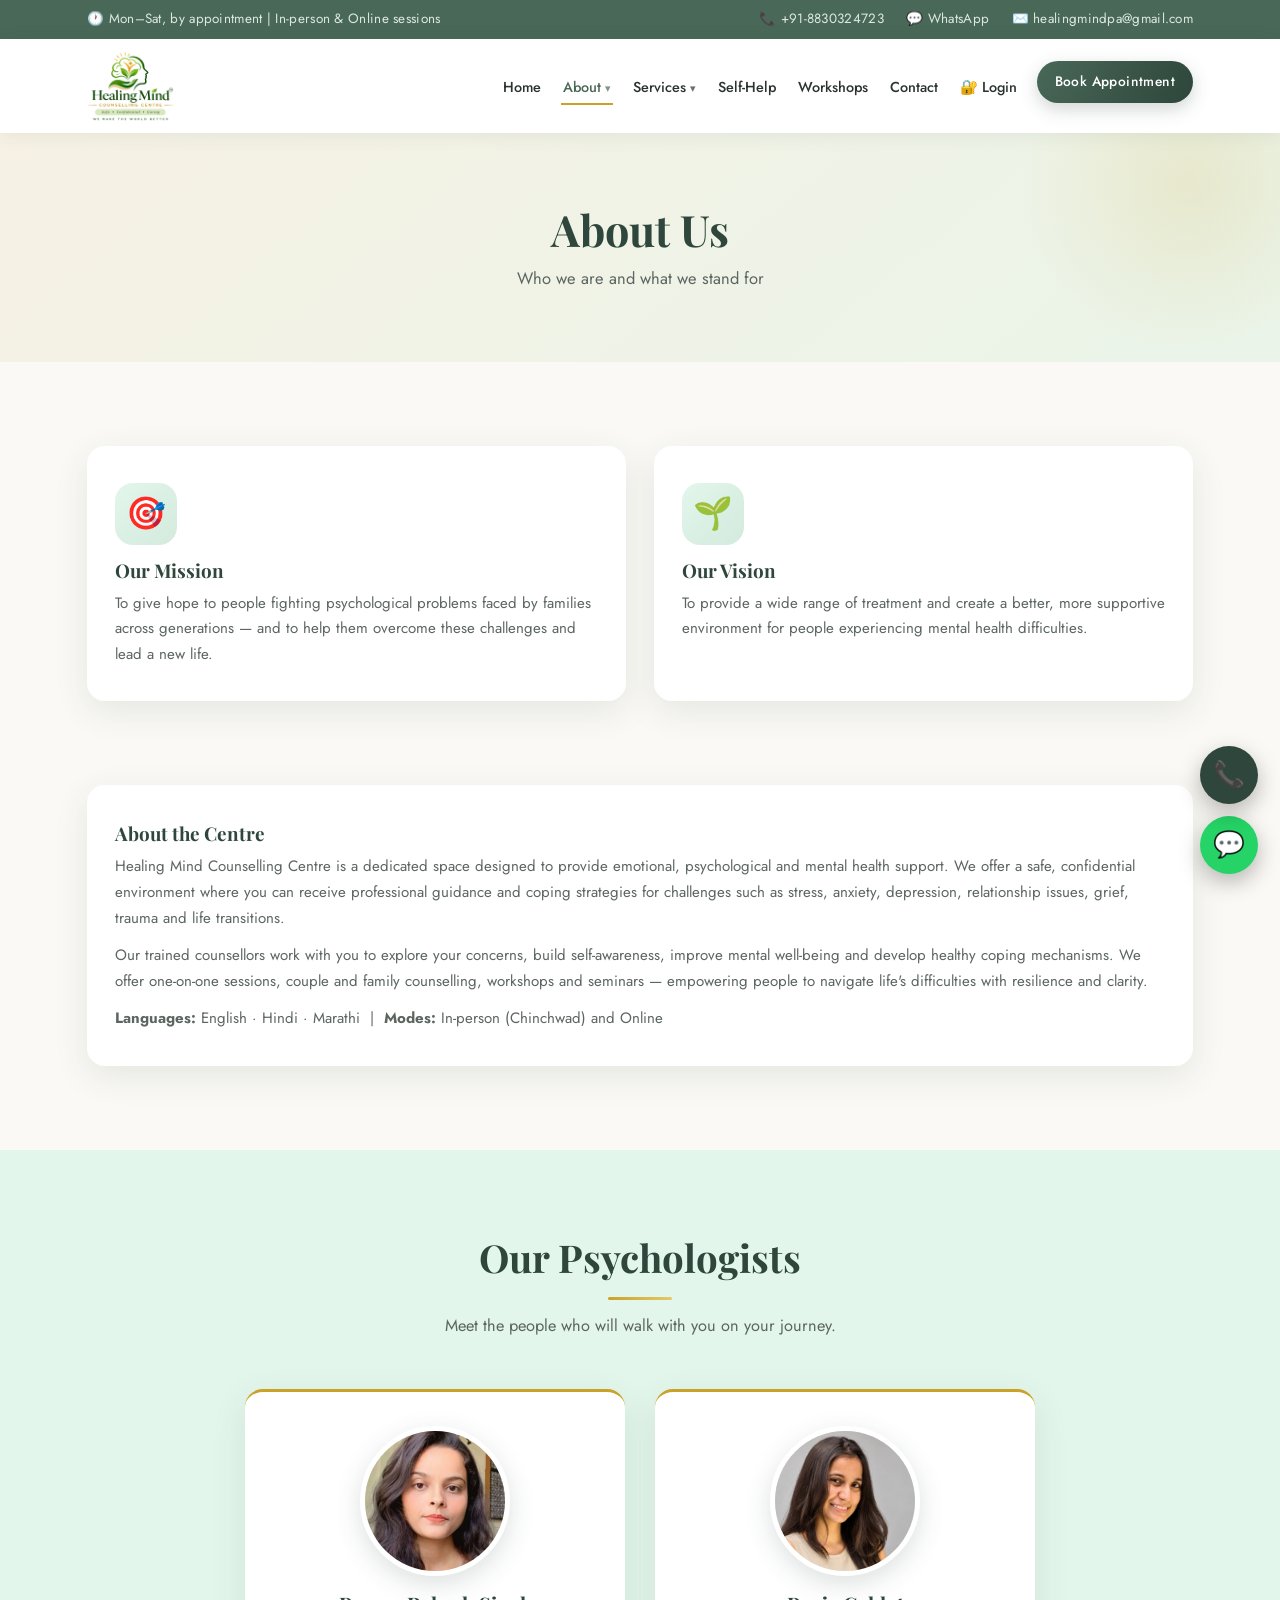
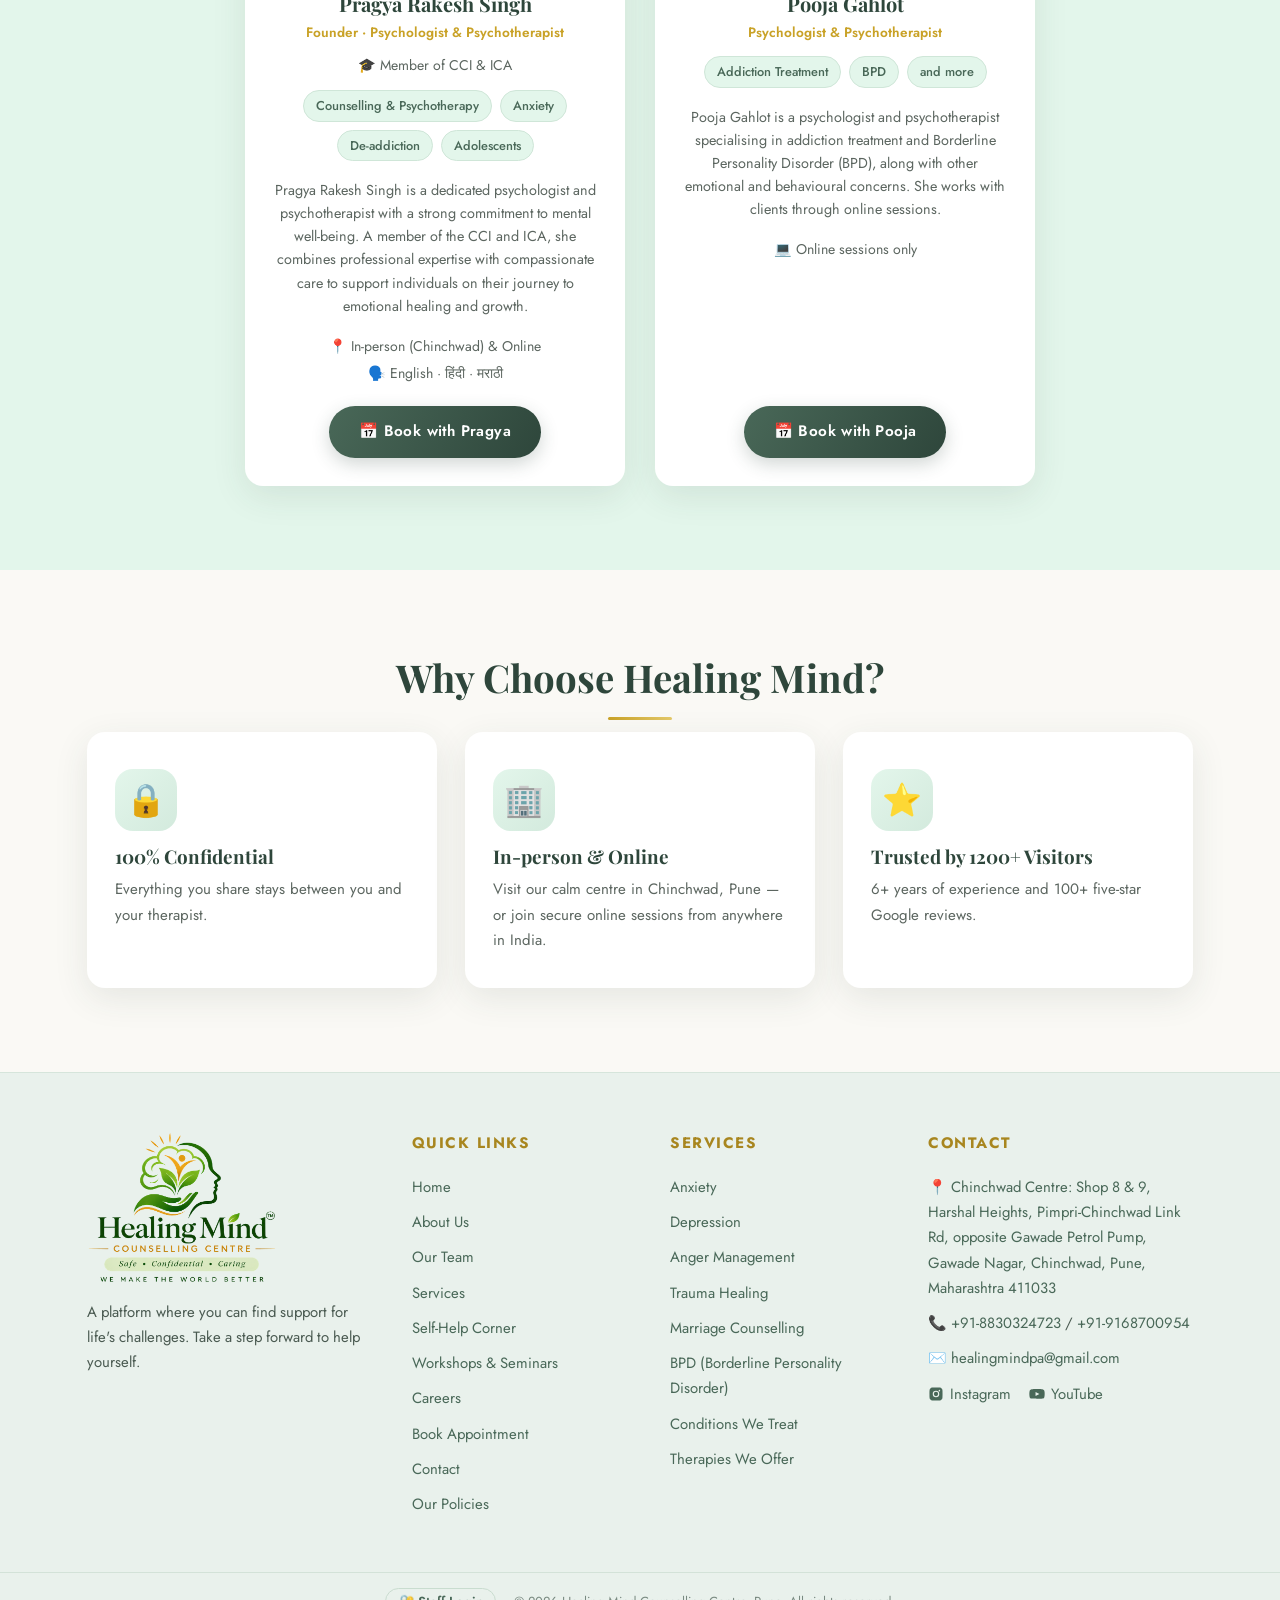
==== commit 8ba232f0: "Add favicon set, apple touch icon, og-image and business details for Google" ====
--- a/about.html
+++ b/about.html
@@ -9,11 +9,14 @@
 <meta property="og:site_name" content="Healing Mind Counselling Centre">
 <meta property="og:title" content="About Us | Healing Mind Counselling Centre, Pune">
 <meta property="og:description" content="About Healing Mind Counselling Centre — mission, vision and psychologist Pragya Rakesh Singh.">
-<meta property="og:image" content="https://www.healingmindcounselling.com/images/logo.png">
+<meta property="og:image" content="https://healingmindcounselling.com/images/og-image.jpg">
 <meta property="og:url" content="https://www.healingmindcounselling.com/about.html">
 <meta name="twitter:card" content="summary">
 <meta name="theme-color" content="#2e463b">
-<link rel="icon" href="images/logo.png">
+<link rel="icon" href="favicon.ico" sizes="any">
+<link rel="icon" type="image/png" sizes="48x48" href="images/favicon-48.png">
+<link rel="icon" type="image/png" sizes="192x192" href="images/favicon-192.png">
+<link rel="apple-touch-icon" href="images/apple-touch-icon.png">
 <link rel="preconnect" href="https://fonts.googleapis.com">
 <link href="https://fonts.googleapis.com/css2?family=Playfair+Display:ital,wght@0,600;0,700;1,600&family=Jost:wght@400;500;600&display=swap" rel="stylesheet">
 <link rel="stylesheet" href="css/style.css">
--- a/css/style.css
+++ b/css/style.css
@@ -960,3 +960,54 @@
   nav.main-nav ul { gap: 13px; }
   nav.main-nav a { font-size: .86rem; }
 }
+
+/* ---------- Social: YouTube + Instagram ---------- */
+.ft-social a { display: inline-flex; align-items: center; gap: 6px; margin-right: 14px; }
+.ft-social svg { flex: none; }
+.social-sec { background: linear-gradient(180deg, var(--cream, #faf7f0), #fff); }
+.social-grid { display: grid; grid-template-columns: 1.6fr 1fr; gap: 26px; align-items: stretch; }
+.yt-card, .ig-card { background: #fff; border-radius: 18px; box-shadow: 0 10px 30px rgba(46,70,59,.08); overflow: hidden; border: 1px solid rgba(73,104,88,.12); }
+.yt-frame { position: relative; aspect-ratio: 16 / 9; background: #e8efe9; }
+.yt-frame iframe { position: absolute; inset: 0; width: 100%; height: 100%; border: 0; }
+.yt-foot { display: flex; align-items: center; justify-content: space-between; gap: 12px; padding: 14px 18px; flex-wrap: wrap; }
+.yt-foot span { display: inline-flex; align-items: center; gap: 8px; color: var(--text-soft); font-size: .92rem; }
+.yt-foot svg { color: #e62117; }
+.ig-card { padding: 24px; display: flex; flex-direction: column; gap: 14px; }
+.ig-top { display: flex; align-items: center; gap: 12px; }
+.ig-top img { width: 52px; height: 52px; border-radius: 50%; padding: 3px; background: linear-gradient(45deg,#f9ce34,#ee2a7b,#6228d7); object-fit: contain; background-clip: padding-box; border: 2px solid transparent; box-shadow: 0 0 0 2px #fff inset; }
+.ig-top b { display: block; color: var(--forest); word-break: break-all; }
+.ig-top small { color: var(--text-soft); }
+.ig-card p { color: var(--text-soft); font-size: .95rem; margin: 0; }
+.ig-tiles { display: grid; grid-template-columns: repeat(4, 1fr); gap: 8px; }
+.ig-tiles span { aspect-ratio: 1; border-radius: 12px; display: flex; align-items: center; justify-content: center; text-align: center; font-size: .8rem; font-weight: 600; color: var(--forest);
+  background: linear-gradient(135deg, #eaf3ee, #fdf6e7); }
+.ig-btn { background: linear-gradient(45deg,#f09433,#dc2743 55%,#bc1888); border: 0; color: #fff !important; display: inline-flex; justify-content: center; align-items: center; gap: 8px; }
+.ig-btn:hover { filter: brightness(1.05); }
+.yt-btn2 { display: inline-flex; justify-content: center; align-items: center; gap: 8px; }
+@media (max-width: 860px) { .social-grid { grid-template-columns: 1fr; } }
+
+/* ---------- Staff portal: live mode ---------- */
+.st-live-banner { background: #e8f5ec; border: 1px solid #b9dcc6; color: #23553a; border-radius: 10px; padding: 9px 14px; font-size: .88rem; margin-bottom: 18px; display: flex; align-items: center; gap: 10px; flex-wrap: wrap; }
+.st-live-banner .st-link { margin-left: auto; }
+.st-loading { text-align: center; padding: 60px 10px; color: var(--text-soft); }
+.st-toast { position: fixed; left: 50%; bottom: 26px; transform: translateX(-50%); background: var(--forest, #2e463b); color: #fff; padding: 11px 20px; border-radius: 30px; font-size: .9rem; z-index: 9999; box-shadow: 0 8px 24px rgba(0,0,0,.18); transition: opacity .3s; pointer-events: none; }
+.st-toast.bad { background: #a33a2a; }
+.st-sections { display: flex; gap: 8px; margin: 4px 0 18px; flex-wrap: wrap; }
+.st-sections button { border: 1px solid rgba(73,104,88,.25); background: #fff; border-radius: 30px; padding: 9px 18px; font: inherit; font-weight: 600; color: var(--forest); cursor: pointer; }
+.st-sections button.on { background: var(--forest, #2e463b); color: #fff; border-color: transparent; }
+.st-jobs { display: grid; gap: 12px; margin-top: 14px; }
+.st-job { display: flex; justify-content: space-between; gap: 16px; padding: 16px; border: 1px solid rgba(73,104,88,.15); border-radius: 12px; background: #fff; flex-wrap: wrap; }
+.st-job.off { opacity: .65; }
+.st-job small { display: block; color: var(--gold, #C9A227); font-weight: 600; margin: 4px 0; }
+.st-job p { margin: 0; color: var(--text-soft); font-size: .92rem; white-space: pre-line; }
+.st-job-btns { display: flex; gap: 8px; align-items: flex-start; flex-wrap: wrap; }
+.st-check { display: flex !important; align-items: center; gap: 8px; flex-direction: row !important; }
+.st-check input { width: auto !important; }
+
+/* ---------- Full logo (used exactly as designed) ---------- */
+.brand img { width: auto; height: 84px; }
+header.scrolled .brand img, .scrolled .brand img { height: 70px; }
+.footer-logo img { width: 190px !important; height: auto !important; max-width: 100%; border-radius: 0 !important; background: none !important; }
+@media (max-width: 760px) { .brand img { height: 62px; } }
+.footer-logo img { box-shadow: none !important; padding: 0 !important; }
+.st-logo { width: 170px !important; height: auto !important; }
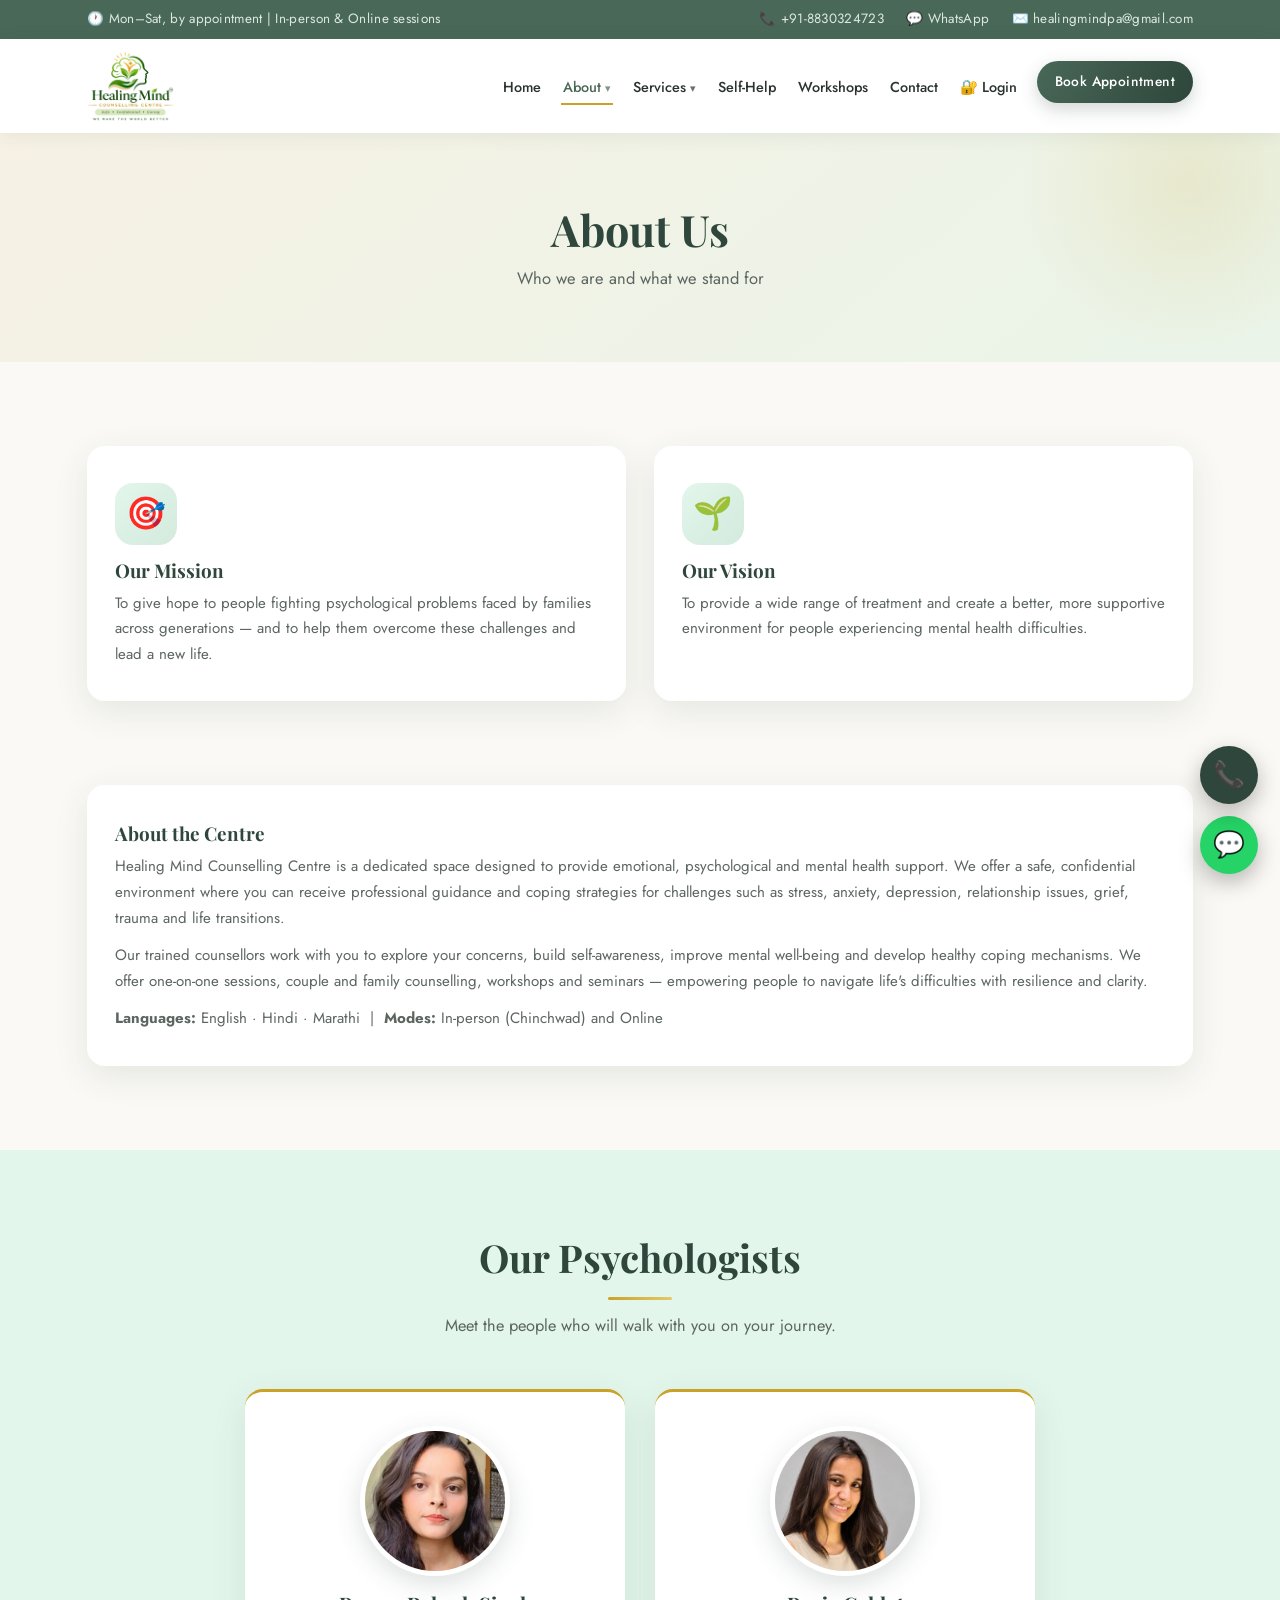
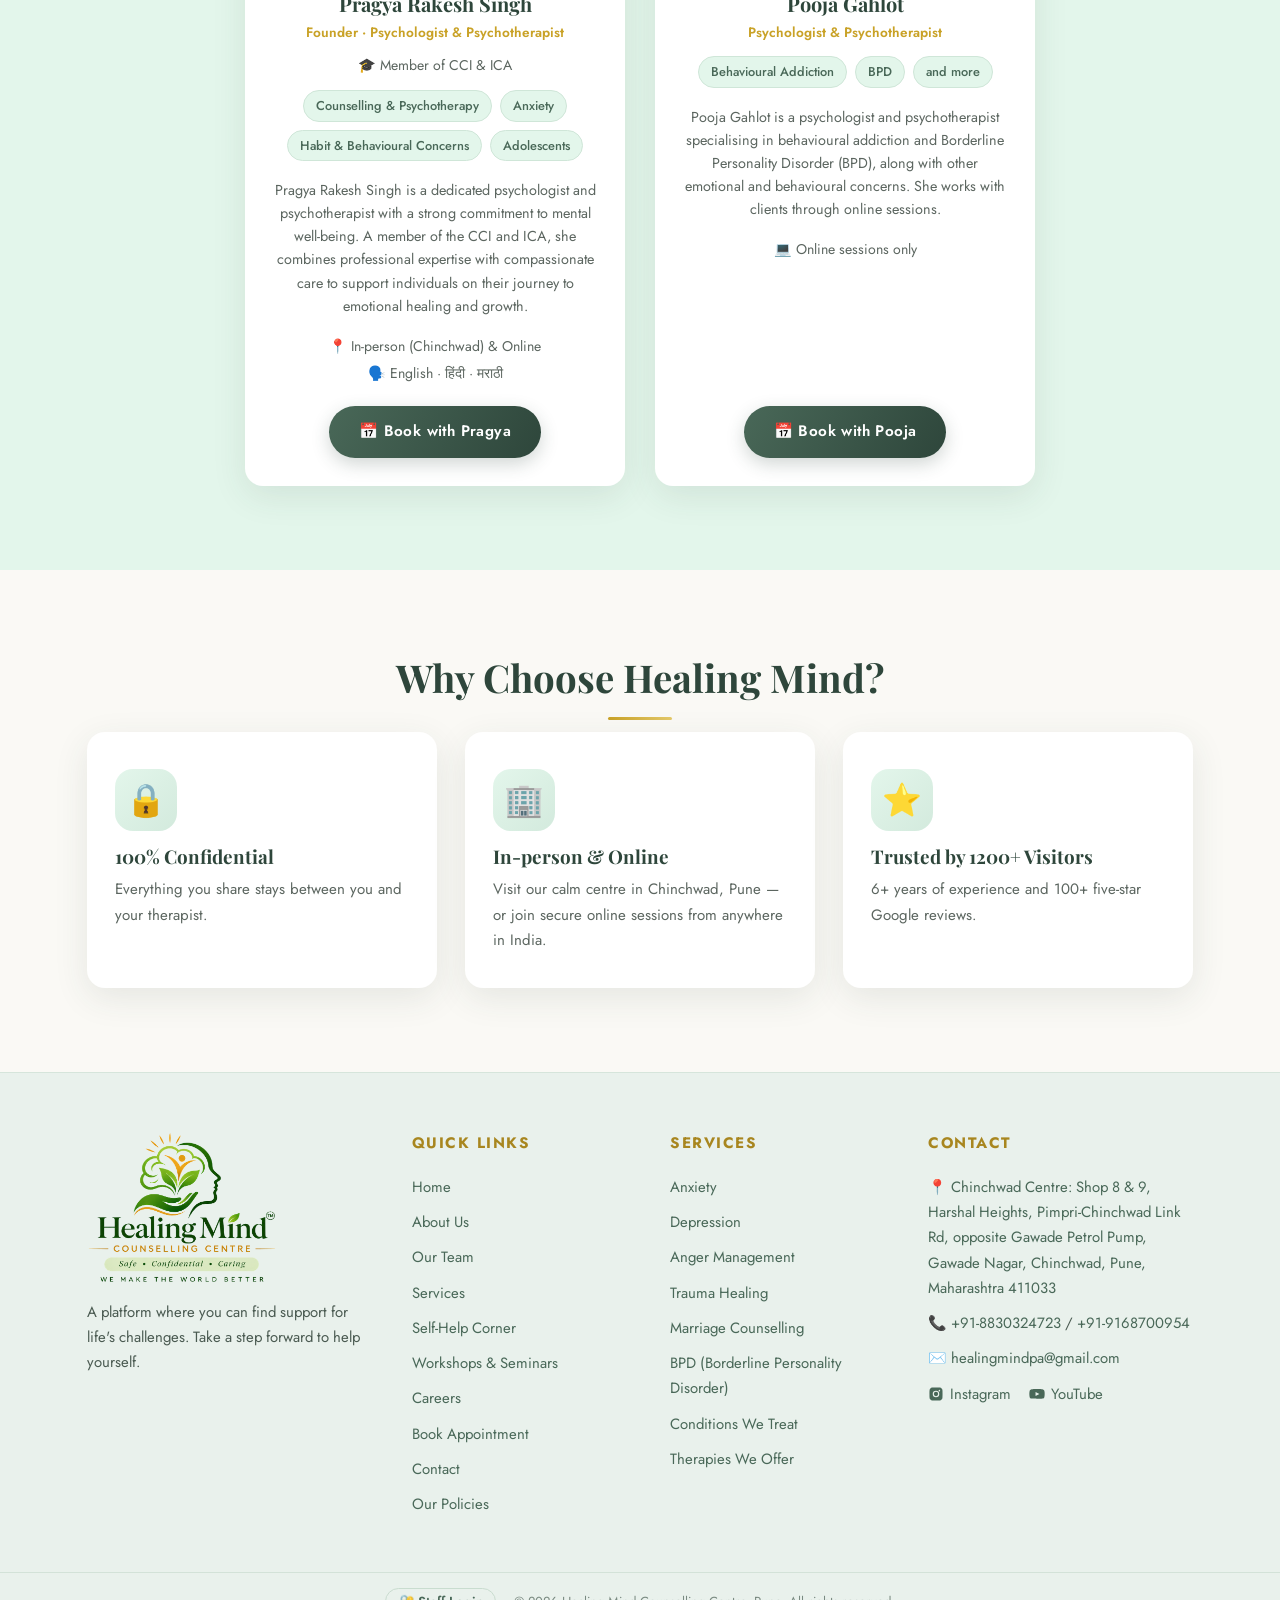
==== commit d515c6b3: "Add Google tag for conversion tracking" ====
--- a/about.html
+++ b/about.html
@@ -1,6 +1,14 @@
 <!DOCTYPE html>
 <html lang="en">
 <head>
+<!-- Google tag (gtag.js) -->
+<script async src="https://www.googletagmanager.com/gtag/js?id=AW-18147736876"></script>
+<script>
+window.dataLayer = window.dataLayer || [];
+function gtag(){dataLayer.push(arguments);}
+gtag('js', new Date());
+gtag('config', 'AW-18147736876');
+</script>
 <meta charset="UTF-8">
 <meta name="viewport" content="width=device-width, initial-scale=1.0">
 <title>About Us | Healing Mind Counselling Centre, Pune</title>
